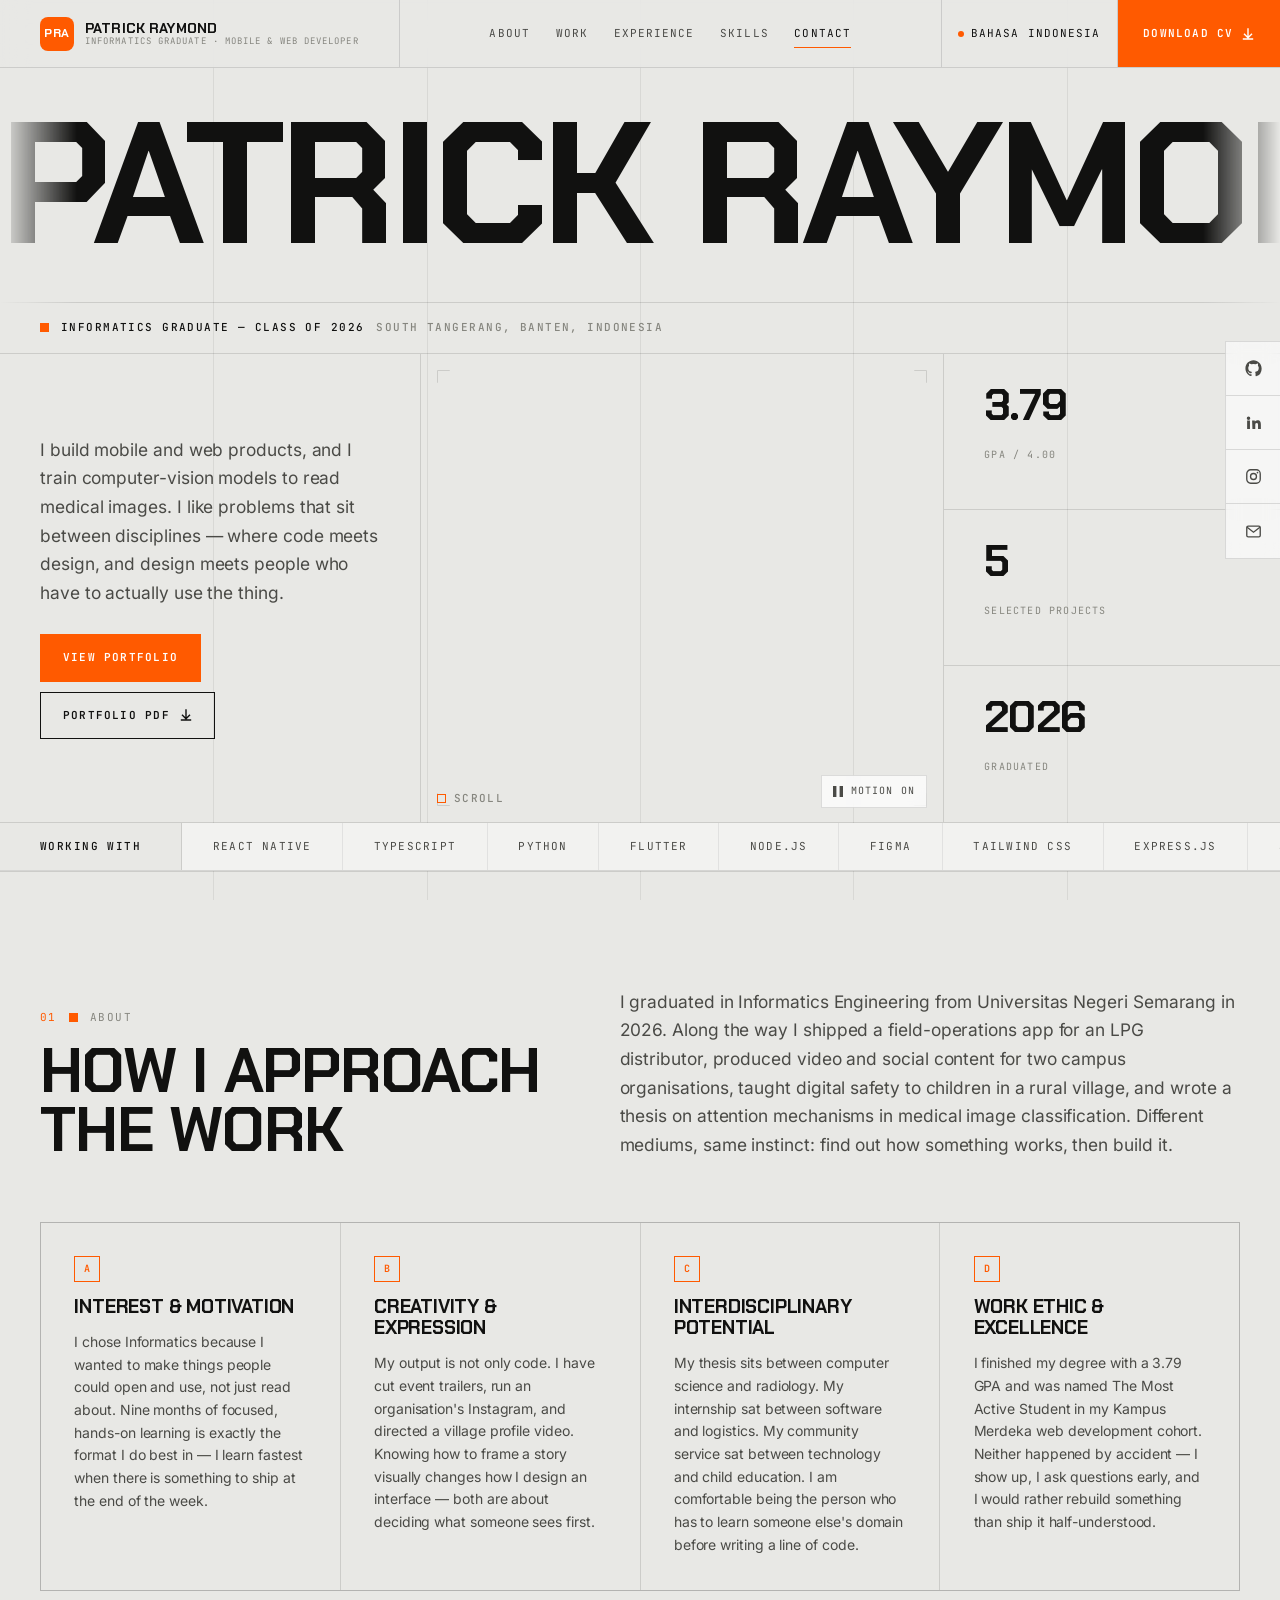
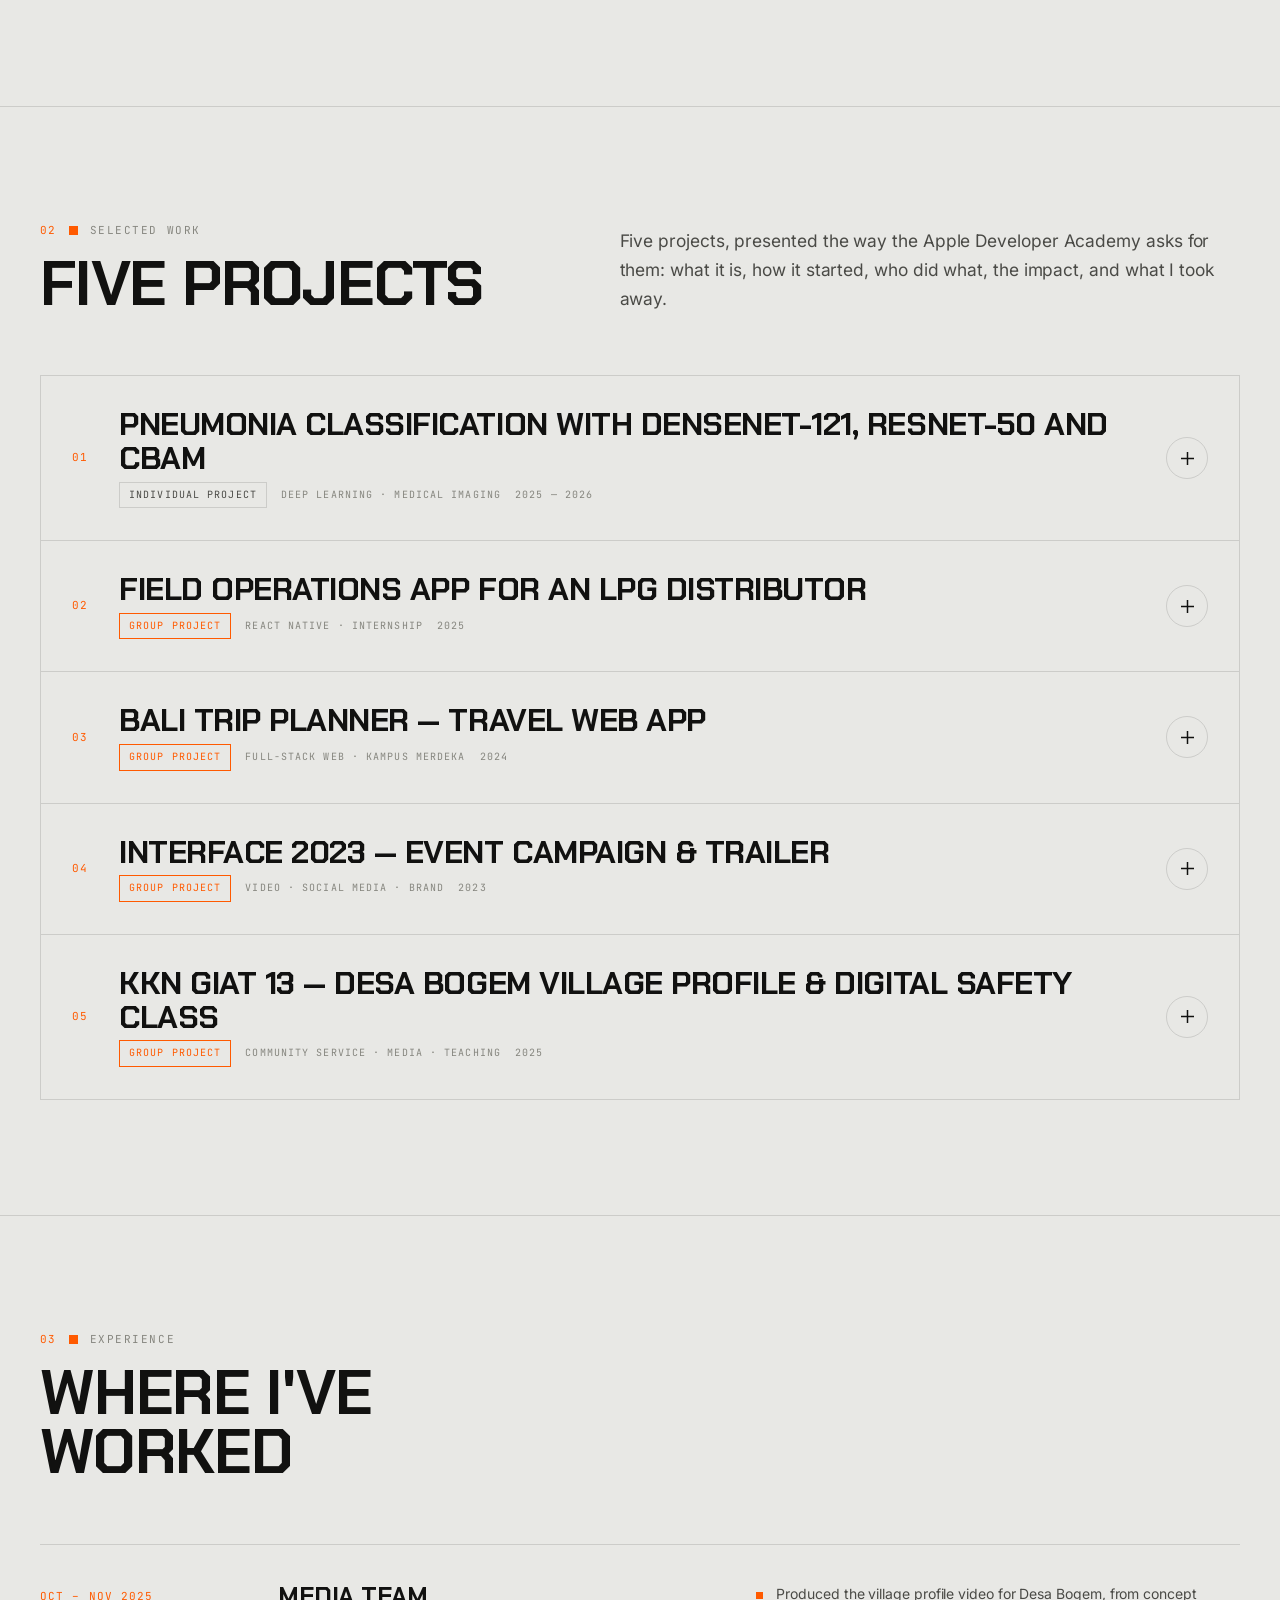
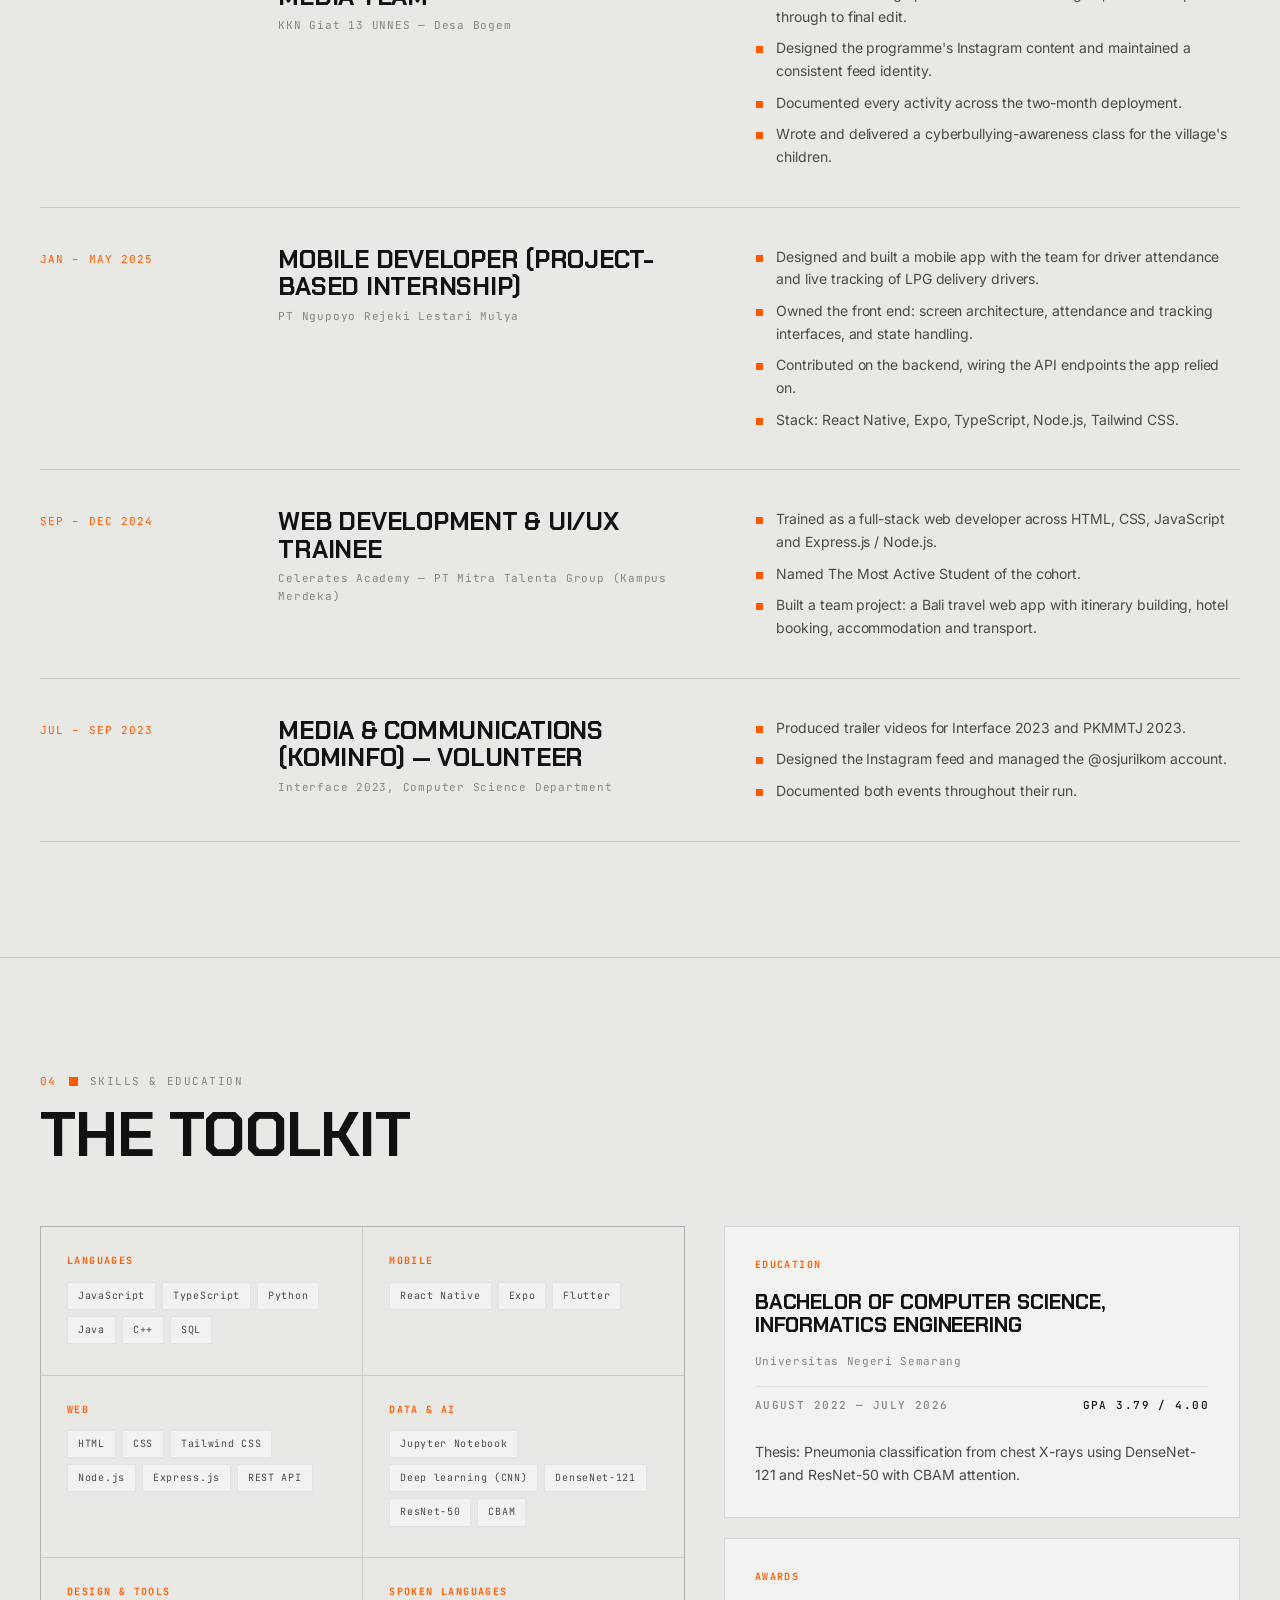
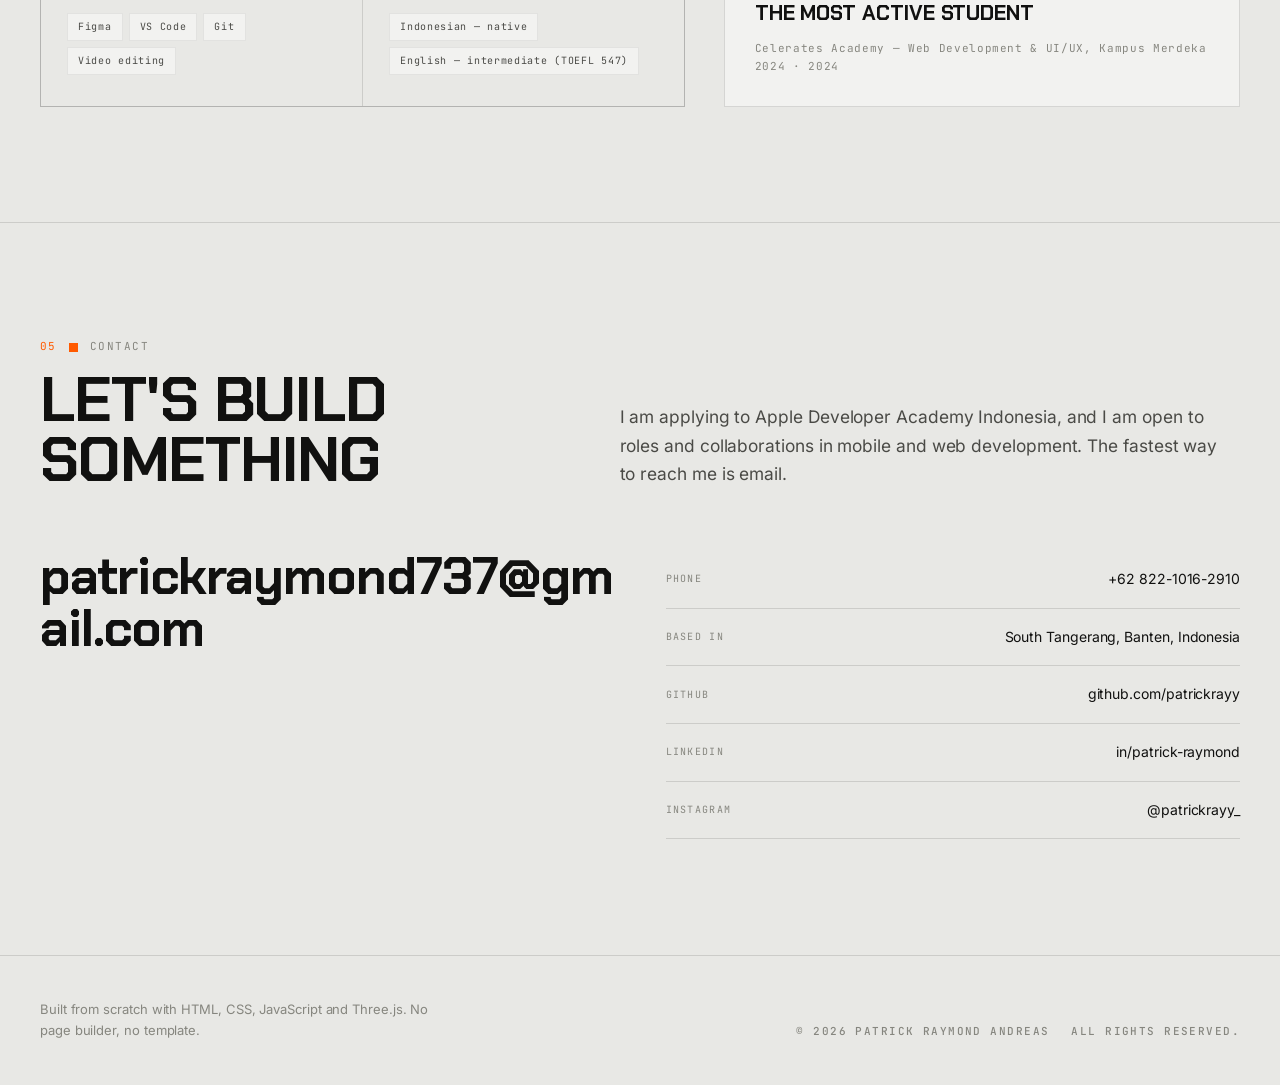
==== index.html @ 7b4afbf4 "Initial commit: portfolio & CV site" ====
<!DOCTYPE html>
<html lang="en">
<head>
<meta charset="utf-8">
<meta name="viewport" content="width=device-width, initial-scale=1">
<title>Patrick Raymond Andreas — Portfolio & CV</title>
<meta name="description" content="Portfolio and CV of Patrick Raymond Andreas — Informatics graduate from Universitas Negeri Semarang. Mobile and web developer, computer vision.">
<meta name="author" content="Patrick Raymond Andreas">
<meta name="theme-color" content="#e8e8e5">

<link rel="canonical" href="https://patrickrayy.github.io/">

<!-- Open Graph -->
<meta property="og:type" content="website">
<meta property="og:url" content="https://patrickrayy.github.io/">
<meta property="og:site_name" content="Patrick Raymond Andreas">
<meta property="og:title" content="Patrick Raymond Andreas — Portfolio & CV">
<meta property="og:description" content="Informatics graduate. Mobile and web developer, computer vision.">
<meta property="og:image" content="https://patrickrayy.github.io/assets/og-image.png">
<meta property="og:image:width" content="1200">
<meta property="og:image:height" content="630">
<meta property="og:image:alt" content="Patrick Raymond Andreas — Portfolio & CV">

<!-- Twitter -->
<meta name="twitter:card" content="summary_large_image">
<meta name="twitter:title" content="Patrick Raymond Andreas — Portfolio & CV">
<meta name="twitter:description" content="Informatics graduate. Mobile and web developer, computer vision.">
<meta name="twitter:image" content="https://patrickrayy.github.io/assets/og-image.png">

<link rel="icon" href="assets/favicon.svg" type="image/svg+xml">
<link rel="apple-touch-icon" href="assets/apple-touch-icon.png">
<link rel="preload" href="assets/fonts/chakra-petch-latin-700-normal.woff2" as="font" type="font/woff2" crossorigin>
<link rel="preload" href="assets/fonts/jetbrains-mono-latin-500-normal.woff2" as="font" type="font/woff2" crossorigin>
<link rel="stylesheet" href="css/fonts.css">
<link rel="stylesheet" href="css/style.css">

<script type="importmap">
{
  "imports": {
    "three": "./vendor/three.module.min.js",
    "three/addons/": "./vendor/jsm/"
  }
}
</script>
</head>
<body>

<script>
/* Runs before anything paints: decide whether motion is on.
   Saved choice wins; otherwise follow the operating system's Reduce Motion
   setting. Kept inline (and inside <body>) so the single-file build in
   pdf-source/build-artifact.js picks it up too. */
(function () {
  var m = null;
  try { m = localStorage.getItem("pra-motion"); } catch (e) {}
  if (m !== "on" && m !== "off") {
    m = window.matchMedia("(prefers-reduced-motion: reduce)").matches ? "off" : "on";
  }
  document.documentElement.setAttribute("data-motion", m);
})();
</script>

<div class="grid-backdrop" aria-hidden="true">
  <span></span><span></span><span></span><span></span><span></span><span></span>
</div>

<!-- ============================================================== HEADER -->
<header class="header">
  <div class="header__inner">
    <a class="brand" href="#top" aria-label="Patrick Raymond Andreas — home">
      <span class="brand__mark" id="brandMark">PRA</span>
      <span class="brand__text">
        <span class="brand__name" id="brandName">Patrick Raymond</span>
        <span class="brand__role" data-i18n="meta.role">Informatics Graduate</span>
      </span>
    </a>

    <nav class="nav" aria-label="Primary">
      <a href="#about"      data-i18n="ui.nav.about">About</a>
      <a href="#work"       data-i18n="ui.nav.work">Work</a>
      <a href="#experience" data-i18n="ui.nav.experience">Experience</a>
      <a href="#skills"     data-i18n="ui.nav.skills">Skills</a>
      <a href="#contact"    data-i18n="ui.nav.contact">Contact</a>
    </nav>

    <div class="header__actions">
      <button class="lang" id="langToggle" type="button" aria-label="Switch language">
        <span class="lang__dot"></span>
        <span class="lang__long" id="langLabel">Bahasa Indonesia</span>
        <span class="lang__short" id="langShort">ID</span>
      </button>
      <a class="btn-cta" id="cvTop" href="#" download>
        <span data-i18n="ui.cta.cv">Download CV</span>
        <svg width="12" height="12" viewBox="0 0 12 12" fill="none" aria-hidden="true">
          <path d="M6 1v8M2.5 6.2 6 9.7l3.5-3.5M1.5 11h9" stroke="currentColor" stroke-width="1.4" stroke-linecap="square"/>
        </svg>
      </a>
      <button class="burger" id="burger" type="button" aria-label="Menu" aria-expanded="false">
        <span></span><span></span><span></span>
      </button>
    </div>
  </div>
</header>

<nav class="drawer" id="drawer" aria-label="Mobile">
  <a href="#about"      data-i18n="ui.nav.about">About</a>
  <a href="#work"       data-i18n="ui.nav.work">Work</a>
  <a href="#experience" data-i18n="ui.nav.experience">Experience</a>
  <a href="#skills"     data-i18n="ui.nav.skills">Skills</a>
  <a href="#contact"    data-i18n="ui.nav.contact">Contact</a>
  <a class="btn-cta" id="cvDrawer" href="#" download><span data-i18n="ui.cta.cv">Download CV</span></a>
</nav>

<!-- ========================================================= SOCIAL RAIL -->
<aside class="rail" id="rail" aria-label="Social links"></aside>

<noscript><p class="noscript">This site uses JavaScript to render its content and 3D scene. Please enable JavaScript. / Situs ini memerlukan JavaScript.</p></noscript>

<main class="shell" id="top">

  <!-- ============================================================= HERO -->
  <section class="hero">
    <div class="hero__marquee" aria-hidden="true">
      <div class="hero__track" id="heroTrack"></div>
    </div>

    <div class="hero__kicker">
      <span class="mk"></span>
      <span class="mono" data-i18n="hero.kicker">Informatics graduate — class of 2026</span>
      <span class="mono dim" data-i18n="meta.location">South Tangerang, Banten</span>
    </div>

    <div class="hero__body">
      <div class="hero__intro">
        <p class="lede" data-i18n="hero.lead"></p>
        <div class="hero__actions">
          <a class="btn btn--primary" href="#work"><span data-i18n="ui.cta.portfolio">View Portfolio</span></a>
          <a class="btn btn--ghost" id="pfBtn" href="#" download>
            <span data-i18n="ui.cta.pdf">Portfolio PDF</span>
            <svg width="12" height="12" viewBox="0 0 12 12" fill="none" aria-hidden="true">
              <path d="M6 1v8M2.5 6.2 6 9.7l3.5-3.5M1.5 11h9" stroke="currentColor" stroke-width="1.4" stroke-linecap="square"/>
            </svg>
          </a>
        </div>
      </div>

      <div class="hero__stage">
        <canvas id="scene" aria-label="Interactive 3D object" role="img"></canvas>
        <div class="stage__frame" aria-hidden="true"><i></i><i></i><i></i><i></i></div>
        <div class="stage__hint">
          <span class="mk mk--hollow"></span>
          <span class="mono" data-i18n="ui.labels.scroll">Scroll</span>
        </div>
        <button class="stage__motion" id="motionToggle" type="button" aria-pressed="false">
          <svg class="icon-play" width="10" height="11" viewBox="0 0 10 11" fill="currentColor" aria-hidden="true">
            <path d="M0 0v11l10-5.5L0 0z"/>
          </svg>
          <svg class="icon-pause" width="10" height="11" viewBox="0 0 10 11" fill="currentColor" aria-hidden="true">
            <path d="M0 0h3.4v11H0zM6.6 0H10v11H6.6z"/>
          </svg>
          <span id="motionLabel">Motion</span>
        </button>
      </div>

      <div class="hero__stats" id="heroStats"></div>
    </div>

    <div class="ticker">
      <div class="ticker__label"><span class="mono" data-i18n="ui.labels.stack">Working with</span></div>
      <div class="ticker__viewport"><div class="ticker__track" id="tickerTrack"></div></div>
    </div>
  </section>

  <!-- ============================================================ ABOUT -->
  <section class="section" id="about">
    <div class="section__head reveal">
      <div>
        <div class="section__meta">
          <span class="section__index">01</span>
          <span class="mk"></span>
          <span class="section__kicker" data-i18n="ui.sections.about.kicker">About</span>
        </div>
        <h2 class="section-title" data-i18n="ui.sections.about.title" style="margin-top:14px"></h2>
      </div>
      <p class="lede" data-i18n="about.intro"></p>
    </div>
    <div class="about__grid reveal" id="aboutGrid"></div>
  </section>

  <!-- ============================================================= WORK -->
  <section class="section" id="work">
    <div class="section__head reveal">
      <div>
        <div class="section__meta">
          <span class="section__index">02</span>
          <span class="mk"></span>
          <span class="section__kicker" data-i18n="ui.sections.work.kicker">Selected work</span>
        </div>
        <h2 class="section-title" data-i18n="ui.sections.work.title" style="margin-top:14px"></h2>
      </div>
      <p class="lede" data-i18n="ui.sections.work.note"></p>
    </div>
    <div class="projects reveal" id="projectList"></div>
  </section>

  <!-- ======================================================= EXPERIENCE -->
  <section class="section" id="experience">
    <div class="section__head reveal">
      <div>
        <div class="section__meta">
          <span class="section__index">03</span>
          <span class="mk"></span>
          <span class="section__kicker" data-i18n="ui.sections.experience.kicker">Experience</span>
        </div>
        <h2 class="section-title" data-i18n="ui.sections.experience.title" style="margin-top:14px"></h2>
      </div>
    </div>
    <div class="timeline reveal" id="timeline"></div>
  </section>

  <!-- =========================================================== SKILLS -->
  <section class="section" id="skills">
    <div class="section__head reveal">
      <div>
        <div class="section__meta">
          <span class="section__index">04</span>
          <span class="mk"></span>
          <span class="section__kicker" data-i18n="ui.sections.skills.kicker">Skills &amp; education</span>
        </div>
        <h2 class="section-title" data-i18n="ui.sections.skills.title" style="margin-top:14px"></h2>
      </div>
    </div>
    <div class="skills__wrap reveal">
      <div class="skills__grid" id="skillsGrid"></div>
      <div id="sidePanels"></div>
    </div>
  </section>

  <!-- ========================================================== CONTACT -->
  <section class="section" id="contact">
    <div class="section__head reveal">
      <div>
        <div class="section__meta">
          <span class="section__index">05</span>
          <span class="mk"></span>
          <span class="section__kicker" data-i18n="ui.sections.contact.kicker">Contact</span>
        </div>
        <h2 class="section-title" data-i18n="ui.sections.contact.title" style="margin-top:14px"></h2>
      </div>
      <p class="lede" data-i18n="contact.lead"></p>
    </div>
    <div class="contact__grid reveal">
      <a class="contact__big" id="contactEmail" href="#"></a>
      <div class="contact__list" id="contactList"></div>
    </div>
  </section>

  <footer class="footer">
    <p class="footer__note" data-i18n="ui.footer.built"></p>
    <div class="footer__bottom">
      <span class="mono dim" id="footerName"></span>
      <span class="mono dim" id="footerYear"></span>
    </div>
  </footer>
</main>

<script src="js/content.js"></script>
<script src="js/main.js"></script>
<script type="module" src="js/scene.js"></script>
</body>
</html>
---- css/fonts.css ----
/* Self-hosted fonts (latin subset) — no external requests, no CDN dependency.
   Source: fontsource.org — Chakra Petch (OFL), JetBrains Mono (OFL), Inter (OFL). */

@font-face {
  font-family: "Chakra Petch";
  font-style: normal; font-weight: 600; font-display: swap;
  src: url("../assets/fonts/chakra-petch-latin-600-normal.woff2") format("woff2");
}
@font-face {
  font-family: "Chakra Petch";
  font-style: normal; font-weight: 700; font-display: swap;
  src: url("../assets/fonts/chakra-petch-latin-700-normal.woff2") format("woff2");
}

@font-face {
  font-family: "JetBrains Mono";
  font-style: normal; font-weight: 400; font-display: swap;
  src: url("../assets/fonts/jetbrains-mono-latin-400-normal.woff2") format("woff2");
}
@font-face {
  font-family: "JetBrains Mono";
  font-style: normal; font-weight: 500; font-display: swap;
  src: url("../assets/fonts/jetbrains-mono-latin-500-normal.woff2") format("woff2");
}
@font-face {
  font-family: "JetBrains Mono";
  font-style: normal; font-weight: 600; font-display: swap;
  src: url("../assets/fonts/jetbrains-mono-latin-600-normal.woff2") format("woff2");
}

@font-face {
  font-family: "Inter";
  font-style: normal; font-weight: 400; font-display: swap;
  src: url("../assets/fonts/inter-latin-400-normal.woff2") format("woff2");
}
@font-face {
  font-family: "Inter";
  font-style: normal; font-weight: 500; font-display: swap;
  src: url("../assets/fonts/inter-latin-500-normal.woff2") format("woff2");
}
@font-face {
  font-family: "Inter";
  font-style: normal; font-weight: 600; font-display: swap;
  src: url("../assets/fonts/inter-latin-600-normal.woff2") format("woff2");
}
---- css/style.css ----
/* ==========================================================================
   Patrick Raymond Andreas — portfolio
   Design system + layout
   ========================================================================== */

/* ------------------------------------------------------------------ RESET */
*, *::before, *::after { box-sizing: border-box; }
* { margin: 0; padding: 0; }
html { -webkit-text-size-adjust: 100%; scroll-behavior: smooth; }
img, svg, canvas { display: block; max-width: 100%; }
button, input, select, textarea { font: inherit; color: inherit; }
button { background: none; border: 0; cursor: pointer; }
a { color: inherit; text-decoration: none; }
ul, ol { list-style: none; }

/* Motion is a switch the visitor owns, not a wall.
   `data-motion` is set on <html> before first paint: it starts at "off" when
   the OS asks for reduced motion, and the control in the 3D stage flips it
   either way. Nothing here keys off the media query directly — that is what
   made the whole page look frozen for anyone with Reduce Motion enabled. */
html[data-motion="off"] { scroll-behavior: auto; }
html[data-motion="off"] *,
html[data-motion="off"] *::before,
html[data-motion="off"] *::after {
  animation-duration: .01ms !important;
  animation-iteration-count: 1 !important;
  transition-duration: .01ms !important;
}

/* ------------------------------------------------------------------ TOKENS */
:root {
  --bg:        #e8e8e5;
  --bg-2:      #f2f2f0;
  --surface:   #ffffff;
  --ink:       #111110;
  --ink-2:     #4a4a46;
  --muted:     #86867f;
  --line:      rgba(17, 17, 16, .13);
  --line-soft: rgba(17, 17, 16, .07);
  --accent:    #ff5a00;
  --accent-in: #ffffff;

  --font-display: "Chakra Petch", "Arial Narrow", system-ui, sans-serif;
  --font-mono:    "JetBrains Mono", ui-monospace, "SF Mono", Menlo, Consolas, monospace;
  --font-body:    "Inter", system-ui, -apple-system, "Segoe UI", sans-serif;

  --gutter: clamp(18px, 4vw, 40px);
  --header-h: 68px;
  --rail-w: 54px;
  --maxw: 1680px;

  --ease: cubic-bezier(.22, .61, .36, 1);
}

/* ------------------------------------------------------------------- BASE */
body {
  background: var(--bg);
  color: var(--ink);
  font-family: var(--font-body);
  font-size: 15px;
  line-height: 1.62;
  letter-spacing: -.005em;
  overflow-x: hidden;
  -webkit-font-smoothing: antialiased;
}
body.is-locked { overflow: hidden; }

::selection { background: var(--accent); color: var(--accent-in); }

:focus-visible {
  outline: 2px solid var(--accent);
  outline-offset: 3px;
}

/* ------------------------------------------------------- GRID BACKDROP */
.grid-backdrop {
  position: fixed;
  inset: 0;
  z-index: 0;
  pointer-events: none;
  display: grid;
  grid-template-columns: repeat(4, 1fr);
  max-width: var(--maxw);
  margin-inline: auto;
}
.grid-backdrop span { border-left: 1px solid var(--line-soft); }
.grid-backdrop span:first-child { border-left: 0; }
@media (min-width: 900px) {
  .grid-backdrop { grid-template-columns: repeat(6, 1fr); }
}

/* ------------------------------------------------------------ TYPOGRAPHY */
.mono {
  font-family: var(--font-mono);
  font-size: 11px;
  letter-spacing: .13em;
  text-transform: uppercase;
  font-weight: 500;
}
.display {
  font-family: var(--font-display);
  font-weight: 700;
  line-height: .84;
  letter-spacing: -.02em;
  text-transform: uppercase;
}
.section-title {
  font-family: var(--font-display);
  font-weight: 700;
  font-size: clamp(30px, 5vw, 62px);
  line-height: .96;
  letter-spacing: -.02em;
  text-transform: uppercase;
}
.lede {
  font-size: clamp(15px, 1.35vw, 18px);
  line-height: 1.66;
  color: var(--ink-2);
  max-width: 56ch;
}
.dim { color: var(--muted); }
.accent { color: var(--accent); }

/* ---------------------------------------------------------------- MARKERS */
.mk {
  width: 9px; height: 9px;
  background: var(--accent);
  flex: none;
}
.mk--hollow { background: none; border: 1px solid var(--accent); }

/* ----------------------------------------------------------------- HEADER */
.header {
  position: fixed;
  top: 0; left: 0; right: 0;
  z-index: 90;
  height: var(--header-h);
  background: rgba(232, 232, 229, .84);
  backdrop-filter: blur(14px);
  -webkit-backdrop-filter: blur(14px);
  border-bottom: 1px solid var(--line);
}
.header__inner {
  max-width: var(--maxw);
  margin-inline: auto;
  height: 100%;
  display: flex;
  align-items: stretch;
}

.brand {
  display: flex;
  align-items: center;
  gap: 11px;
  padding-inline: var(--gutter);
  border-right: 1px solid var(--line);
  flex: none;
}
.brand__mark {
  width: 34px; height: 34px;
  background: var(--accent);
  color: var(--accent-in);
  display: grid; place-items: center;
  font-family: var(--font-display);
  font-weight: 700;
  font-size: 12px;
  letter-spacing: .04em;
  border-radius: 8px;
}
.brand__text { display: grid; line-height: 1.15; }
.brand__name {
  font-family: var(--font-display);
  font-weight: 700;
  font-size: 14px;
  letter-spacing: .01em;
  text-transform: uppercase;
}
.brand__role {
  font-family: var(--font-mono);
  font-size: 9px;
  letter-spacing: .12em;
  text-transform: uppercase;
  color: var(--muted);
}

.nav {
  flex: 1;
  display: flex;
  align-items: center;
  justify-content: center;
  gap: clamp(14px, 2vw, 34px);
}
.nav a {
  font-family: var(--font-mono);
  font-size: 11px;
  letter-spacing: .1em;
  text-transform: uppercase;
  color: var(--ink-2);
  padding: 6px 0;
  position: relative;
  transition: color .25s var(--ease);
}
.nav a::after {
  content: "";
  position: absolute;
  left: 0; bottom: 0;
  width: 100%; height: 1px;
  background: var(--accent);
  transform: scaleX(0);
  transform-origin: left;
  transition: transform .35s var(--ease);
}
.nav a:hover, .nav a.is-active { color: var(--ink); }
.nav a:hover::after, .nav a.is-active::after { transform: scaleX(1); }

.header__actions {
  display: flex;
  align-items: stretch;
  flex: none;
  margin-left: auto;
  border-left: 1px solid var(--line);
}
.lang {
  display: flex;
  align-items: center;
  gap: 7px;
  padding-inline: 16px;
  font-family: var(--font-mono);
  font-size: 11px;
  letter-spacing: .1em;
  text-transform: uppercase;
  border-right: 1px solid var(--line);
  transition: background .25s var(--ease);
}
.lang:hover { background: rgba(17,17,16,.05); }
.lang__dot { width: 6px; height: 6px; border-radius: 50%; background: var(--accent); flex: none; }
.lang__short { display: none; }

.btn-cta {
  display: inline-flex;
  align-items: center;
  gap: 9px;
  padding-inline: clamp(16px, 2vw, 26px);
  background: var(--accent);
  color: var(--accent-in);
  font-family: var(--font-mono);
  font-size: 11px;
  letter-spacing: .11em;
  text-transform: uppercase;
  font-weight: 600;
  transition: background .25s var(--ease);
}
.btn-cta:hover { background: #e04e00; }
.btn-cta svg { flex: none; }

.burger {
  display: none;
  width: 56px;
  border-left: 1px solid var(--line);
  flex-direction: column;
  align-items: center;
  justify-content: center;
  gap: 5px;
}
.burger span {
  display: block;
  width: 20px; height: 1.5px;
  background: var(--ink);
  transition: transform .3s var(--ease), opacity .2s;
}
body.menu-open .burger span:nth-child(1) { transform: translateY(6.5px) rotate(45deg); }
body.menu-open .burger span:nth-child(2) { opacity: 0; }
body.menu-open .burger span:nth-child(3) { transform: translateY(-6.5px) rotate(-45deg); }

/* mobile drawer */
.drawer {
  position: fixed;
  inset: var(--header-h) 0 0 0;
  z-index: 85;
  background: var(--bg);
  border-top: 1px solid var(--line);
  padding: 28px var(--gutter);
  display: grid;
  align-content: start;
  gap: 4px;
  transform: translateY(-12px);
  opacity: 0;
  pointer-events: none;
  transition: opacity .3s var(--ease), transform .3s var(--ease);
}
body.menu-open .drawer { opacity: 1; transform: none; pointer-events: auto; }
.drawer a {
  font-family: var(--font-display);
  font-weight: 700;
  font-size: 30px;
  text-transform: uppercase;
  padding: 12px 0;
  border-bottom: 1px solid var(--line-soft);
}
.drawer .btn-cta { margin-top: 22px; justify-content: center; padding-block: 15px; }

/* ------------------------------------------------------------ SOCIAL RAIL */
.rail {
  position: fixed;
  right: 0; top: 50%;
  transform: translateY(-50%);
  z-index: 80;
  display: grid;
  border: 1px solid var(--line);
  border-right: 0;
  background: rgba(255,255,255,.6);
  backdrop-filter: blur(8px);
}
.rail a {
  width: var(--rail-w); height: var(--rail-w);
  display: grid; place-items: center;
  border-bottom: 1px solid var(--line);
  color: var(--ink-2);
  transition: background .25s var(--ease), color .25s var(--ease);
}
.rail a:last-child { border-bottom: 0; }
.rail a:hover { background: var(--accent); color: var(--accent-in); }

/* ----------------------------------------------------------------- LAYOUT */
.shell {
  position: relative;
  z-index: 1;
  max-width: var(--maxw);
  margin-inline: auto;
  padding-top: var(--header-h);
}
.section {
  border-top: 1px solid var(--line);
  padding: clamp(56px, 9vw, 120px) var(--gutter);
}
.section__head {
  display: grid;
  grid-template-columns: 1fr;
  gap: 18px;
  margin-bottom: clamp(34px, 5vw, 62px);
}
.section__meta {
  display: flex;
  align-items: center;
  gap: 12px;
}
.section__index {
  font-family: var(--font-mono);
  font-size: 11px;
  letter-spacing: .12em;
  color: var(--accent);
}
.section__kicker {
  font-family: var(--font-mono);
  font-size: 11px;
  letter-spacing: .14em;
  text-transform: uppercase;
  color: var(--muted);
}
@media (min-width: 900px) {
  .section__head {
    grid-template-columns: minmax(0, 1fr) minmax(0, 1.15fr);
    align-items: end;
    gap: 40px;
  }
  .section__head .lede { grid-column: 2; }
}

/* ------------------------------------------------------------------- HERO */
.hero {
  position: relative;
  padding-bottom: 0;
  border-top: 0;
}
.hero__marquee {
  overflow: hidden;
  border-bottom: 1px solid var(--line);
  padding-block: clamp(22px, 4vw, 46px);
  -webkit-mask-image: linear-gradient(90deg, transparent, #000 6%, #000 94%, transparent);
          mask-image: linear-gradient(90deg, transparent, #000 6%, #000 94%, transparent);
}
.hero__track {
  display: flex;
  width: max-content;
  gap: clamp(30px, 5vw, 80px);
  animation: slide 34s linear infinite;
}
.hero:hover .hero__track { animation-play-state: paused; }
.hero__track span {
  font-family: var(--font-display);
  font-weight: 700;
  font-size: clamp(58px, 13.5vw, 210px);
  line-height: .82;
  letter-spacing: -.03em;
  text-transform: uppercase;
  white-space: nowrap;
  display: flex;
  align-items: center;
  gap: clamp(30px, 5vw, 80px);
}
.hero__track i {
  font-style: normal;
  color: var(--accent);
  font-size: .34em;
}
@keyframes slide { to { transform: translateX(-50%); } }

.hero__kicker {
  padding: 16px var(--gutter);
  border-bottom: 1px solid var(--line);
  display: flex;
  align-items: center;
  gap: 12px;
  flex-wrap: wrap;
}

.hero__body {
  display: grid;
  gap: 0;
  border-bottom: 1px solid var(--line);
}
@media (min-width: 980px) {
  .hero__body { grid-template-columns: minmax(0, 1fr) minmax(0, 1.25fr) minmax(0, .8fr); }
}

.hero__intro {
  padding: clamp(30px, 4vw, 52px) var(--gutter);
  display: grid;
  align-content: center;
  gap: 26px;
}
.hero__actions { display: flex; flex-wrap: wrap; gap: 10px; }

.btn {
  display: inline-flex;
  align-items: center;
  gap: 10px;
  padding: 14px 22px;
  font-family: var(--font-mono);
  font-size: 11px;
  letter-spacing: .11em;
  text-transform: uppercase;
  font-weight: 600;
  border: 1px solid var(--ink);
  transition: background .25s var(--ease), color .25s var(--ease), border-color .25s var(--ease), transform .25s var(--ease);
}
.btn:hover { transform: translateY(-2px); }
.btn--primary { background: var(--accent); border-color: var(--accent); color: var(--accent-in); }
.btn--primary:hover { background: #e04e00; border-color: #e04e00; }
.btn--ghost:hover { background: var(--ink); color: var(--bg); }

/* 3D stage */
.hero__stage {
  position: relative;
  min-height: clamp(320px, 52vh, 560px);
  border-block: 1px solid var(--line);
}
@media (min-width: 980px) {
  .hero__stage { border-block: 0; border-inline: 1px solid var(--line); }
}
#scene {
  position: absolute;
  inset: 0;
  width: 100%;
  height: 100%;
}
.stage__hint {
  position: absolute;
  left: 16px; bottom: 14px;
  z-index: 2;
  display: flex;
  align-items: center;
  gap: 8px;
  color: var(--muted);
  pointer-events: none;
}

/* motion switch, parked in the corner of the stage it controls */
.stage__motion {
  position: absolute;
  right: 16px; bottom: 14px;
  z-index: 3;
  display: inline-flex;
  align-items: center;
  gap: 8px;
  padding: 7px 11px;
  border: 1px solid var(--line);
  background: rgba(255, 255, 255, .72);
  backdrop-filter: blur(6px);
  -webkit-backdrop-filter: blur(6px);
  font-family: var(--font-mono);
  font-size: 10px;
  letter-spacing: .11em;
  text-transform: uppercase;
  color: var(--ink-2);
  transition: background .25s var(--ease), color .25s var(--ease), border-color .25s var(--ease);
}
.stage__motion:hover { background: var(--ink); border-color: var(--ink); color: var(--bg); }
.stage__motion svg { flex: none; }
.stage__motion .icon-pause { display: none; }
html[data-motion="on"] .stage__motion .icon-pause { display: block; }
html[data-motion="on"] .stage__motion .icon-play  { display: none; }

/* when motion is off the control is the one thing that should catch the eye */
html[data-motion="off"] .stage__motion {
  border-color: var(--accent);
  color: var(--accent);
}
html[data-motion="off"] .stage__motion:hover {
  background: var(--accent);
  border-color: var(--accent);
  color: var(--accent-in);
}
.stage__frame {
  position: absolute;
  inset: 16px;
  pointer-events: none;
  z-index: 2;
}
.stage__frame i {
  position: absolute;
  width: 13px; height: 13px;
  border: 1px solid var(--line);
  border-radius: 1px;
}
.stage__frame i:nth-child(1) { top: 0; left: 0; border-right: 0; border-bottom: 0; }
.stage__frame i:nth-child(2) { top: 0; right: 0; border-left: 0; border-bottom: 0; }
.stage__frame i:nth-child(3) { bottom: 0; left: 0; border-right: 0; border-top: 0; }
.stage__frame i:nth-child(4) { bottom: 0; right: 0; border-left: 0; border-top: 0; }

/* stats */
.hero__stats { display: grid; }
.stat {
  padding: clamp(20px, 2.6vw, 30px) var(--gutter);
  border-bottom: 1px solid var(--line);
  display: grid;
  gap: 4px;
}
.hero__stats .stat:last-child { border-bottom: 0; }
.stat__value {
  font-family: var(--font-display);
  font-weight: 700;
  font-size: clamp(32px, 3.4vw, 46px);
  line-height: 1;
  letter-spacing: -.02em;
}
.stat__label {
  font-family: var(--font-mono);
  font-size: 10px;
  letter-spacing: .12em;
  text-transform: uppercase;
  color: var(--muted);
}

/* ticker */
.ticker {
  overflow: hidden;
  background: var(--bg-2);
  border-bottom: 1px solid var(--line);
  display: flex;
  align-items: stretch;
}
.ticker__label {
  flex: none;
  display: flex;
  align-items: center;
  padding-inline: var(--gutter);
  border-right: 1px solid var(--line);
  background: var(--bg);
  white-space: nowrap;
}
.ticker__viewport { overflow: hidden; flex: 1; display: flex; align-items: center; }
.ticker__track {
  display: flex;
  width: max-content;
  animation: slide 26s linear infinite;
}
.ticker__track span {
  padding: 15px clamp(18px, 2.4vw, 34px);
  font-family: var(--font-mono);
  font-size: 11px;
  letter-spacing: .11em;
  text-transform: uppercase;
  color: var(--ink-2);
  border-right: 1px solid var(--line-soft);
  white-space: nowrap;
}

/* ------------------------------------------------------------------ ABOUT */
.about__grid {
  display: grid;
  gap: 1px;
  background: var(--line);
  border: 1px solid var(--line);
}
@media (min-width: 720px)  { .about__grid { grid-template-columns: repeat(2, 1fr); } }
@media (min-width: 1200px) { .about__grid { grid-template-columns: repeat(4, 1fr); } }
.card {
  background: var(--bg);
  padding: clamp(22px, 2.6vw, 34px);
  display: grid;
  gap: 14px;
  align-content: start;
  transition: background .3s var(--ease);
}
.card:hover { background: var(--surface); }
.card__num {
  width: 26px; height: 26px;
  display: grid; place-items: center;
  border: 1px solid var(--accent);
  color: var(--accent);
  font-family: var(--font-mono);
  font-size: 10px;
  font-weight: 600;
}
.card__title {
  font-family: var(--font-display);
  font-weight: 700;
  font-size: 19px;
  text-transform: uppercase;
  letter-spacing: -.01em;
  line-height: 1.12;
}
.card__body { font-size: 14px; color: var(--ink-2); line-height: 1.62; }

/* --------------------------------------------------------------- PROJECTS */
.projects { border: 1px solid var(--line); border-bottom: 0; }
.project { border-bottom: 1px solid var(--line); background: var(--bg); }
.project__head {
  width: 100%;
  display: grid;
  grid-template-columns: auto 1fr auto;
  align-items: center;
  gap: clamp(14px, 2.4vw, 32px);
  padding: clamp(20px, 2.6vw, 32px) clamp(16px, 2.4vw, 34px);
  text-align: left;
  transition: background .3s var(--ease);
}
.project__head:hover { background: var(--surface); }
.project__index {
  font-family: var(--font-mono);
  font-size: 11px;
  letter-spacing: .12em;
  color: var(--accent);
  flex: none;
}
.project__titles { display: grid; gap: 6px; min-width: 0; }
.project__title {
  font-family: var(--font-display);
  font-weight: 700;
  font-size: clamp(19px, 2.5vw, 34px);
  line-height: 1.06;
  text-transform: uppercase;
  letter-spacing: -.015em;
}
.project__sub {
  display: flex;
  flex-wrap: wrap;
  align-items: center;
  gap: 8px 14px;
}
.project__toggle {
  width: 42px; height: 42px;
  flex: none;
  border: 1px solid var(--line);
  display: grid; place-items: center;
  border-radius: 50%;
  transition: background .3s var(--ease), color .3s var(--ease), border-color .3s var(--ease), transform .4s var(--ease);
}
.project__head:hover .project__toggle { background: var(--accent); border-color: var(--accent); color: var(--accent-in); }
.project.is-open .project__toggle { transform: rotate(45deg); background: var(--ink); border-color: var(--ink); color: var(--bg); }

.tag {
  font-family: var(--font-mono);
  font-size: 10px;
  letter-spacing: .11em;
  text-transform: uppercase;
  color: var(--muted);
}
.tag--pill {
  padding: 4px 9px;
  border: 1px solid var(--line);
  color: var(--ink-2);
}
.tag--group { border-color: var(--accent); color: var(--accent); }

.project__panel {
  display: grid;
  grid-template-rows: 0fr;
  transition: grid-template-rows .45s var(--ease);
}
.project.is-open .project__panel { grid-template-rows: 1fr; }
.project__panel > div { overflow: hidden; }
.project__content {
  display: grid;
  gap: clamp(22px, 3vw, 38px);
  padding: 6px clamp(16px, 2.4vw, 34px) clamp(30px, 3.4vw, 46px);
  border-top: 1px solid var(--line-soft);
  margin-top: 2px;
}
@media (min-width: 1000px) {
  .project__content { grid-template-columns: minmax(0, 1.35fr) minmax(0, 1fr); align-items: start; }
}
.field { display: grid; gap: 7px; padding-block: 14px; border-bottom: 1px solid var(--line-soft); }
.field:last-child { border-bottom: 0; }
.field__label {
  font-family: var(--font-mono);
  font-size: 10px;
  letter-spacing: .13em;
  text-transform: uppercase;
  color: var(--accent);
}
.field__value { font-size: 14.5px; color: var(--ink-2); }
.field__value strong { color: var(--ink); font-weight: 600; }

.chips { display: flex; flex-wrap: wrap; gap: 6px; }
.chip {
  padding: 5px 10px;
  background: var(--bg-2);
  border: 1px solid var(--line-soft);
  font-family: var(--font-mono);
  font-size: 10px;
  letter-spacing: .07em;
  color: var(--ink-2);
}

.media { display: grid; gap: 10px; }
.media__grid { display: grid; gap: 10px; grid-template-columns: repeat(2, 1fr); }
.media__grid figure { display: grid; gap: 6px; }
.media__grid img {
  width: 100%;
  aspect-ratio: 4 / 3;
  object-fit: cover;
  border: 1px solid var(--line);
  background: var(--bg-2);
}
.media__grid figcaption { font-family: var(--font-mono); font-size: 10px; color: var(--muted); }
.placeholder {
  border: 1px dashed rgba(17,17,16,.28);
  background: repeating-linear-gradient(-45deg, transparent, transparent 9px, rgba(17,17,16,.035) 9px, rgba(17,17,16,.035) 18px);
  display: grid;
  place-items: center;
  gap: 8px;
  padding: 26px 18px;
  text-align: center;
  min-height: 130px;
}
.placeholder .mono { color: var(--muted); font-size: 10px; line-height: 1.7; max-width: 30ch; }
.placeholder--link { min-height: 0; padding: 16px; }

.linklist { display: grid; gap: 6px; }
.linklist a {
  display: flex;
  align-items: center;
  justify-content: space-between;
  gap: 12px;
  padding: 12px 14px;
  border: 1px solid var(--line);
  font-family: var(--font-mono);
  font-size: 11px;
  letter-spacing: .08em;
  text-transform: uppercase;
  transition: background .25s var(--ease), color .25s var(--ease);
}
.linklist a:hover { background: var(--ink); color: var(--bg); }

/* ------------------------------------------------------------- EXPERIENCE */
.timeline { border-top: 1px solid var(--line); }
.job {
  display: grid;
  gap: 14px;
  padding: clamp(24px, 3vw, 38px) 0;
  border-bottom: 1px solid var(--line);
}
@media (min-width: 900px) {
  .job { grid-template-columns: 200px minmax(0, 1fr) minmax(0, 1.1fr); gap: clamp(20px, 3vw, 48px); align-items: start; }
}
.job__period { font-family: var(--font-mono); font-size: 11px; letter-spacing: .1em; text-transform: uppercase; color: var(--accent); padding-top: 5px; }
.job__role { font-family: var(--font-display); font-weight: 700; font-size: clamp(18px, 2vw, 25px); text-transform: uppercase; line-height: 1.1; letter-spacing: -.01em; }
.job__org { font-family: var(--font-mono); font-size: 11px; letter-spacing: .07em; color: var(--muted); margin-top: 7px; }
.job__points { display: grid; gap: 9px; }
.job__points li { position: relative; padding-left: 20px; font-size: 14px; color: var(--ink-2); }
.job__points li::before {
  content: "";
  position: absolute;
  left: 0; top: 9px;
  width: 7px; height: 7px;
  background: var(--accent);
}

/* ----------------------------------------------------------------- SKILLS */
.skills__wrap { display: grid; gap: clamp(22px, 3vw, 40px); }
@media (min-width: 1000px) { .skills__wrap { grid-template-columns: minmax(0, 1.25fr) minmax(0, 1fr); } }
.skills__grid { display: grid; gap: 1px; background: var(--line); border: 1px solid var(--line); }
@media (min-width: 620px) { .skills__grid { grid-template-columns: repeat(2, 1fr); } }
.skillgroup { background: var(--bg); padding: clamp(18px, 2.2vw, 26px); display: grid; gap: 12px; align-content: start; }
.skillgroup h3 {
  font-family: var(--font-mono);
  font-size: 10px;
  letter-spacing: .14em;
  text-transform: uppercase;
  color: var(--accent);
  font-weight: 600;
}

.panel { border: 1px solid var(--line); padding: clamp(20px, 2.4vw, 30px); display: grid; gap: 16px; align-content: start; background: var(--bg-2); }
.panel + .panel { margin-top: 20px; }
.panel h3 {
  font-family: var(--font-mono);
  font-size: 10px;
  letter-spacing: .14em;
  text-transform: uppercase;
  color: var(--accent);
  font-weight: 600;
}
.panel__title { font-family: var(--font-display); font-weight: 700; font-size: 21px; text-transform: uppercase; line-height: 1.12; }
.panel__meta { font-family: var(--font-mono); font-size: 11px; color: var(--muted); letter-spacing: .06em; }
.panel__row { display: flex; align-items: baseline; justify-content: space-between; gap: 14px; padding-block: 10px; border-top: 1px solid var(--line-soft); }

/* ---------------------------------------------------------------- CONTACT */
.contact__grid { display: grid; gap: clamp(26px, 4vw, 54px); }
@media (min-width: 900px) { .contact__grid { grid-template-columns: minmax(0, 1fr) minmax(0, 1fr); } }
.contact__big {
  font-family: var(--font-display);
  font-weight: 700;
  font-size: clamp(26px, 4vw, 52px);
  line-height: 1.02;
  letter-spacing: -.02em;
  word-break: break-word;
  text-transform: none;
}
.contact__big:hover { color: var(--accent); }
.contact__list { display: grid; }
.contact__list a, .contact__list div {
  display: flex;
  align-items: center;
  justify-content: space-between;
  gap: 16px;
  padding: 17px 0;
  border-bottom: 1px solid var(--line);
  transition: padding-left .3s var(--ease), color .25s var(--ease);
}
.contact__list a:hover { padding-left: 10px; color: var(--accent); }
.contact__list span:first-child { font-family: var(--font-mono); font-size: 10px; letter-spacing: .13em; text-transform: uppercase; color: var(--muted); }
.contact__list span:last-child { font-size: 14px; text-align: right; word-break: break-word; }

/* ----------------------------------------------------------------- FOOTER */
.footer {
  border-top: 1px solid var(--line);
  padding: clamp(28px, 3.4vw, 46px) var(--gutter);
  display: grid;
  gap: 16px;
}
@media (min-width: 800px) { .footer { grid-template-columns: minmax(0, 1.4fr) minmax(0, 1fr); align-items: end; } }
.footer__note { font-size: 13px; color: var(--muted); max-width: 52ch; }
.footer__bottom { display: flex; flex-wrap: wrap; gap: 10px 22px; justify-content: flex-end; }

/* --------------------------------------------------------------- REVEALS */
.reveal { opacity: 0; transform: translateY(22px); transition: opacity .8s var(--ease), transform .8s var(--ease); }
.reveal.is-in { opacity: 1; transform: none; }
html[data-motion="off"] .reveal { opacity: 1; transform: none; }

/* ------------------------------------------------------------ RESPONSIVE */
@media (max-width: 1180px) { .rail { display: none; } }
@media (max-width: 1024px) {
  .nav { display: none; }
  .burger { display: flex; }
  .header__actions .btn-cta { display: none; }
}
@media (max-width: 720px) {
  .lang__long { display: none; }
  .lang__short { display: inline; }
  .lang { padding-inline: 13px; }
  .brand { padding-inline: 16px; gap: 9px; }
  .brand__name { font-size: 12.5px; }
}
@media (max-width: 620px) {
  :root { --header-h: 60px; }
  .brand__role { display: none; }
  .hero__body { grid-template-columns: 1fr; }
  .media__grid { grid-template-columns: 1fr; }
  .ticker__label { display: none; }
}

/* -------------------------------------------------------------- NO-SCRIPT */
.noscript {
  background: var(--accent);
  color: var(--accent-in);
  padding: 14px var(--gutter);
  font-family: var(--font-mono);
  font-size: 11px;
  letter-spacing: .08em;
  text-align: center;
}
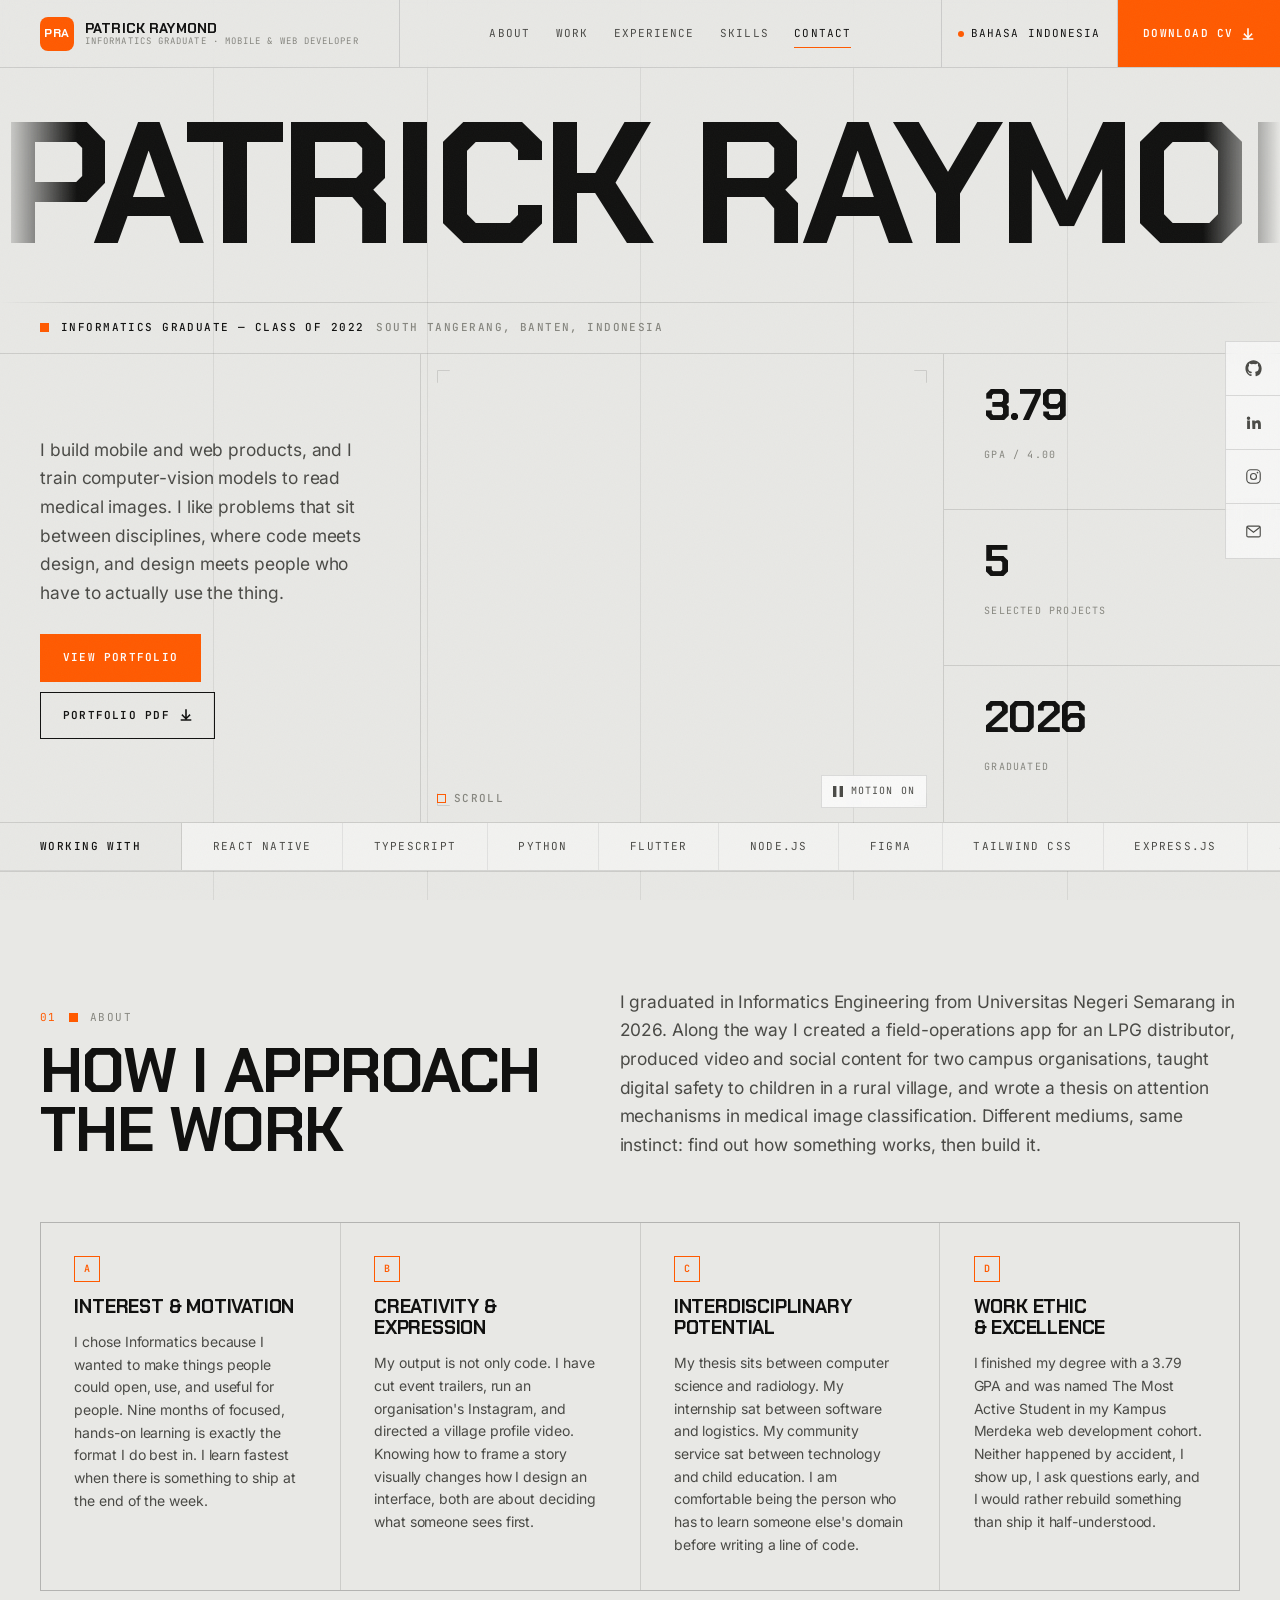
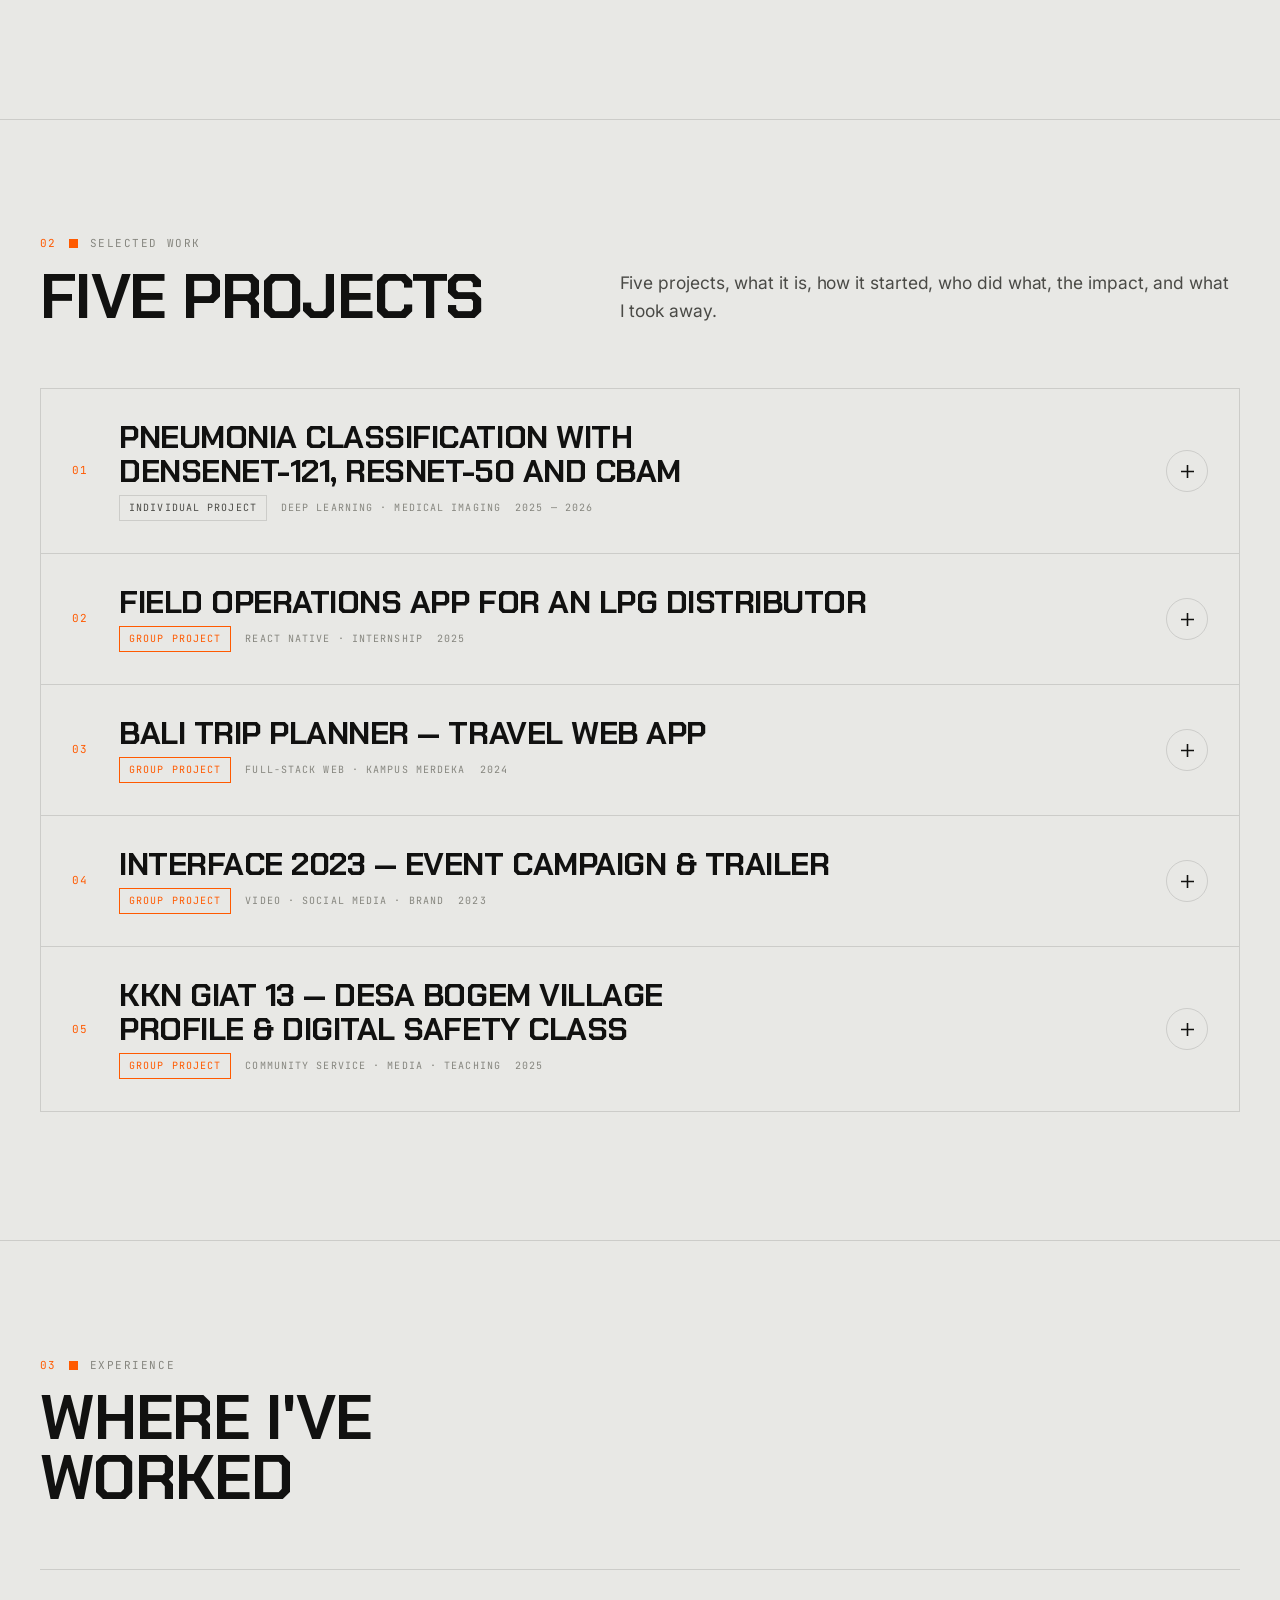
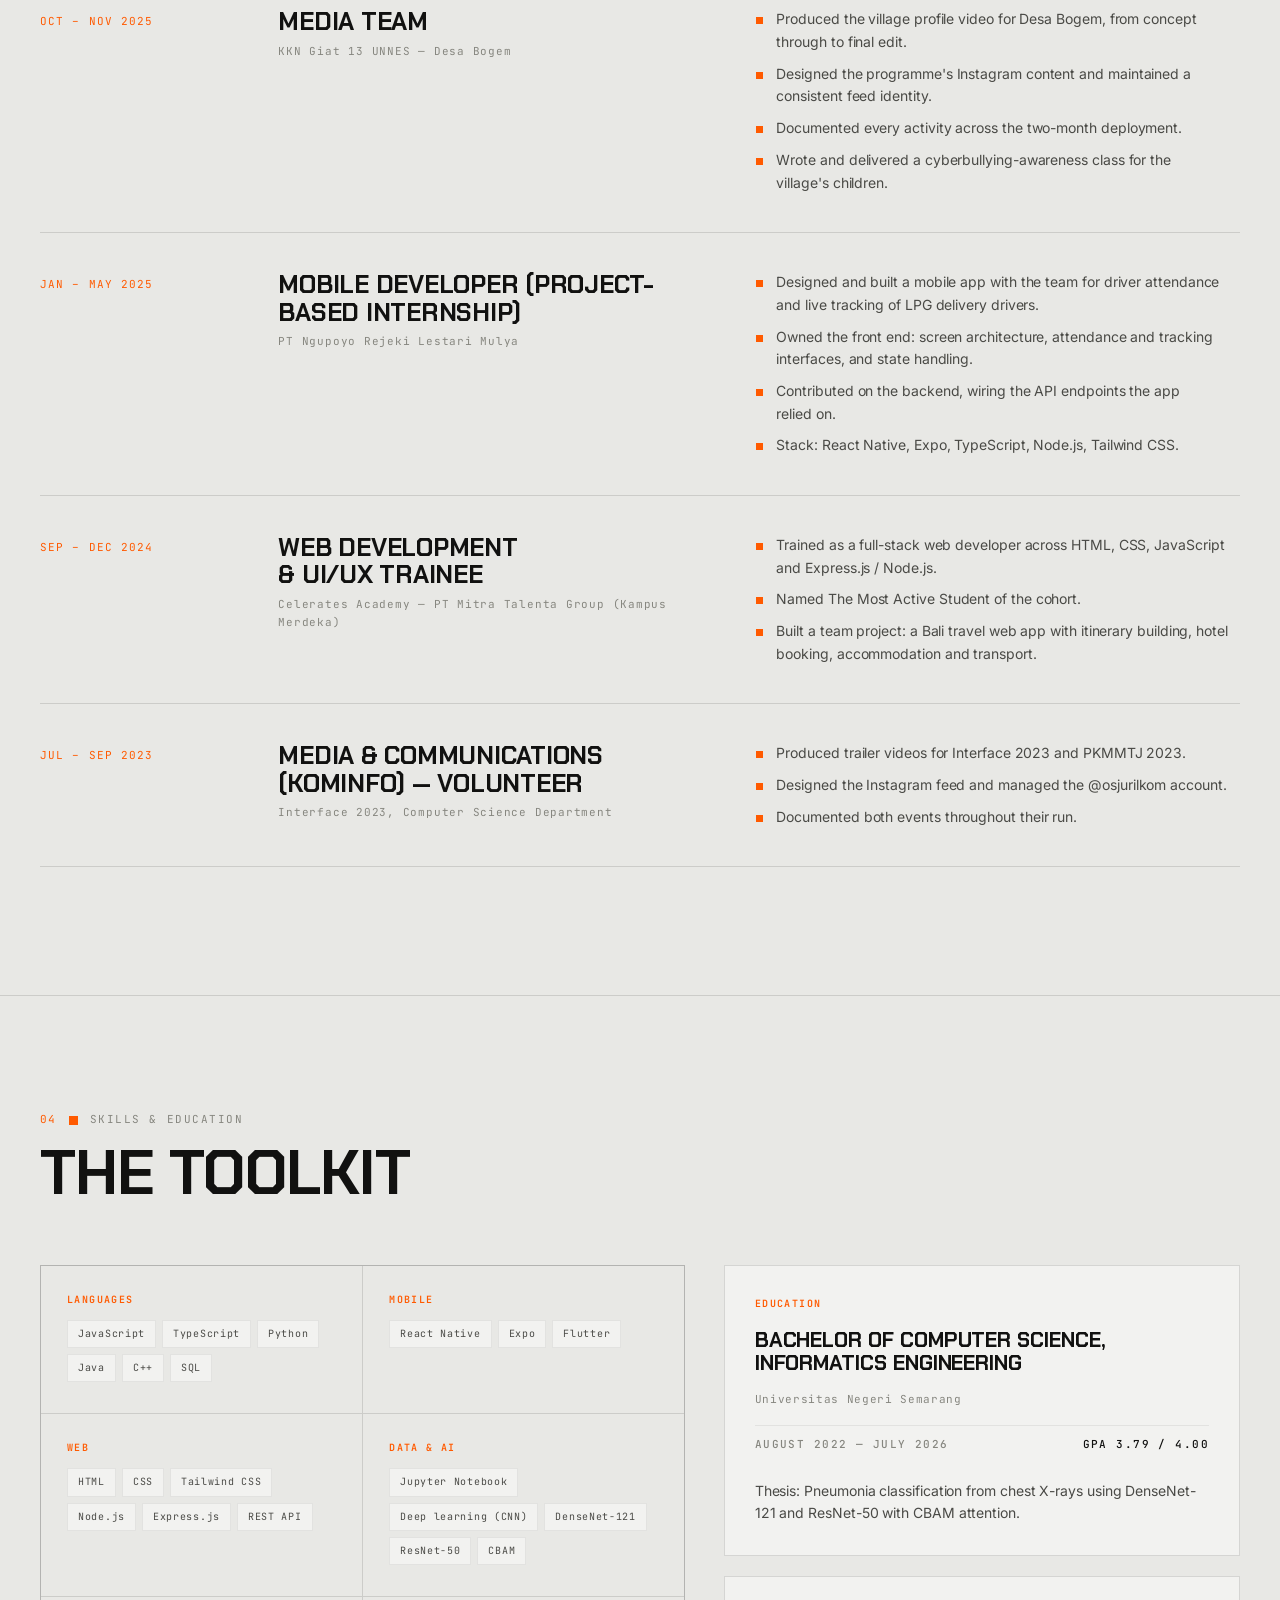
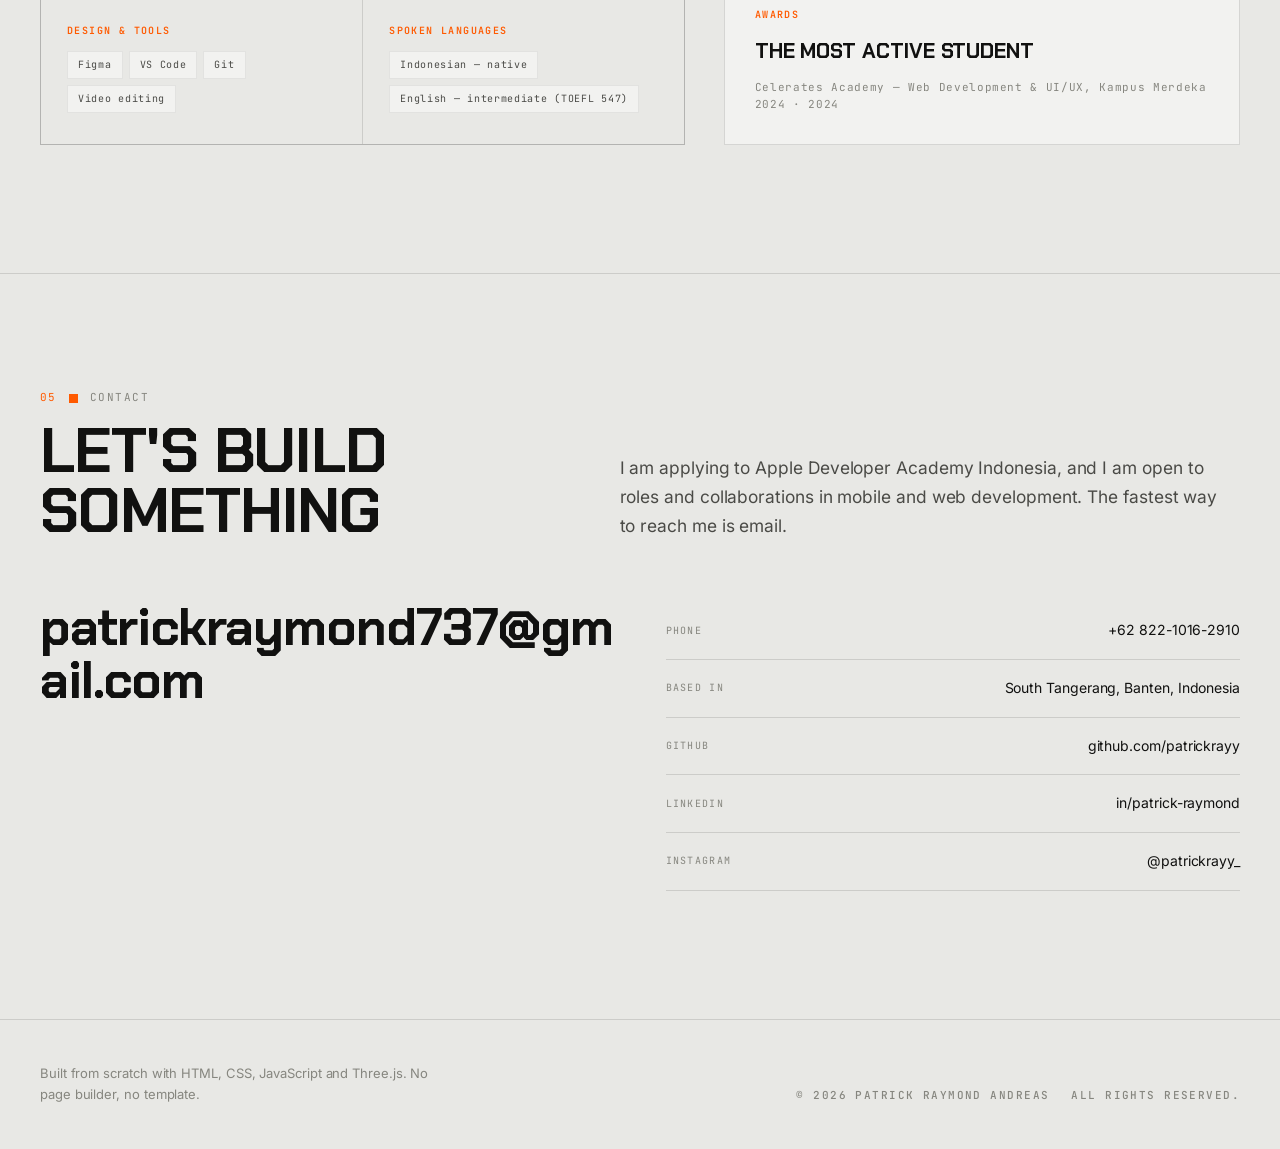
==== commit b3789036: "changes" ====
--- a/index.html
+++ b/index.html
@@ -60,9 +60,12 @@
 })();
 </script>
 
+<a class="skip-link" href="#top">Skip to content</a>
+
 <div class="grid-backdrop" aria-hidden="true">
   <span></span><span></span><span></span><span></span><span></span><span></span>
 </div>
+<div class="grain" aria-hidden="true"></div>
 
 <!-- ============================================================== HEADER -->
 <header class="header">
@@ -92,7 +95,7 @@
       <a class="btn-cta" id="cvTop" href="#" download>
         <span data-i18n="ui.cta.cv">Download CV</span>
         <svg width="12" height="12" viewBox="0 0 12 12" fill="none" aria-hidden="true">
-          <path d="M6 1v8M2.5 6.2 6 9.7l3.5-3.5M1.5 11h9" stroke="currentColor" stroke-width="1.4" stroke-linecap="square"/>
+          <path d="M6 1v8M2.5 6.2 6 9.7l3.5-3.5M1.5 11h9" stroke="currentColor" stroke-width="1.6" stroke-linecap="square"/>
         </svg>
       </a>
       <button class="burger" id="burger" type="button" aria-label="Menu" aria-expanded="false">
@@ -116,7 +119,7 @@
 
 <noscript><p class="noscript">This site uses JavaScript to render its content and 3D scene. Please enable JavaScript. / Situs ini memerlukan JavaScript.</p></noscript>
 
-<main class="shell" id="top">
+<main class="shell" id="top" tabindex="-1">
 
   <!-- ============================================================= HERO -->
   <section class="hero">
@@ -138,7 +141,7 @@
           <a class="btn btn--ghost" id="pfBtn" href="#" download>
             <span data-i18n="ui.cta.pdf">Portfolio PDF</span>
             <svg width="12" height="12" viewBox="0 0 12 12" fill="none" aria-hidden="true">
-              <path d="M6 1v8M2.5 6.2 6 9.7l3.5-3.5M1.5 11h9" stroke="currentColor" stroke-width="1.4" stroke-linecap="square"/>
+              <path d="M6 1v8M2.5 6.2 6 9.7l3.5-3.5M1.5 11h9" stroke="currentColor" stroke-width="1.6" stroke-linecap="square"/>
             </svg>
           </a>
         </div>
@@ -180,7 +183,7 @@
           <span class="mk"></span>
           <span class="section__kicker" data-i18n="ui.sections.about.kicker">About</span>
         </div>
-        <h2 class="section-title" data-i18n="ui.sections.about.title" style="margin-top:14px"></h2>
+        <h2 class="section-title" data-i18n="ui.sections.about.title"></h2>
       </div>
       <p class="lede" data-i18n="about.intro"></p>
     </div>
@@ -196,7 +199,7 @@
           <span class="mk"></span>
           <span class="section__kicker" data-i18n="ui.sections.work.kicker">Selected work</span>
         </div>
-        <h2 class="section-title" data-i18n="ui.sections.work.title" style="margin-top:14px"></h2>
+        <h2 class="section-title" data-i18n="ui.sections.work.title"></h2>
       </div>
       <p class="lede" data-i18n="ui.sections.work.note"></p>
     </div>
@@ -212,7 +215,7 @@
           <span class="mk"></span>
           <span class="section__kicker" data-i18n="ui.sections.experience.kicker">Experience</span>
         </div>
-        <h2 class="section-title" data-i18n="ui.sections.experience.title" style="margin-top:14px"></h2>
+        <h2 class="section-title" data-i18n="ui.sections.experience.title"></h2>
       </div>
     </div>
     <div class="timeline reveal" id="timeline"></div>
@@ -227,7 +230,7 @@
           <span class="mk"></span>
           <span class="section__kicker" data-i18n="ui.sections.skills.kicker">Skills &amp; education</span>
         </div>
-        <h2 class="section-title" data-i18n="ui.sections.skills.title" style="margin-top:14px"></h2>
+        <h2 class="section-title" data-i18n="ui.sections.skills.title"></h2>
       </div>
     </div>
     <div class="skills__wrap reveal">
@@ -245,7 +248,7 @@
           <span class="mk"></span>
           <span class="section__kicker" data-i18n="ui.sections.contact.kicker">Contact</span>
         </div>
-        <h2 class="section-title" data-i18n="ui.sections.contact.title" style="margin-top:14px"></h2>
+        <h2 class="section-title" data-i18n="ui.sections.contact.title"></h2>
       </div>
       <p class="lede" data-i18n="contact.lead"></p>
     </div>
--- a/css/style.css
+++ b/css/style.css
@@ -72,6 +72,33 @@
   outline-offset: 3px;
 }
 
+/* -------------------------------------------------------------- SKIP LINK */
+.skip-link {
+  position: absolute;
+  left: 12px;
+  top: -60px;
+  z-index: 100;
+  background: var(--ink);
+  color: var(--bg);
+  padding: 10px 16px;
+  font-family: var(--font-mono);
+  font-size: 11px;
+  letter-spacing: .1em;
+  text-transform: uppercase;
+  transition: top .2s var(--ease);
+}
+.skip-link:focus { top: 12px; }
+
+/* ------------------------------------------------------------------ GRAIN */
+.grain {
+  position: fixed;
+  inset: 0;
+  z-index: 95;
+  pointer-events: none;
+  opacity: .035;
+  background-image: url("data:image/svg+xml,%3Csvg xmlns='http://www.w3.org/2000/svg' width='120' height='120'%3E%3Cfilter id='n'%3E%3CfeTurbulence type='fractalNoise' baseFrequency='0.85' numOctaves='2' stitchTiles='stitch'/%3E%3C/filter%3E%3Crect width='100%25' height='100%25' filter='url(%23n)'/%3E%3C/svg%3E");
+}
+
 /* ------------------------------------------------------- GRID BACKDROP */
 .grid-backdrop {
   position: fixed;
@@ -111,12 +138,15 @@
   line-height: .96;
   letter-spacing: -.02em;
   text-transform: uppercase;
+  margin-top: 14px;
+  text-wrap: balance;
 }
 .lede {
   font-size: clamp(15px, 1.35vw, 18px);
   line-height: 1.66;
   color: var(--ink-2);
   max-width: 56ch;
+  text-wrap: pretty;
 }
 .dim { color: var(--muted); }
 .accent { color: var(--accent); }
@@ -230,9 +260,10 @@
   letter-spacing: .1em;
   text-transform: uppercase;
   border-right: 1px solid var(--line);
-  transition: background .25s var(--ease);
+  transition: background .25s var(--ease), transform .15s var(--ease);
 }
 .lang:hover { background: rgba(17,17,16,.05); }
+.lang:active { transform: scale(.98); }
 .lang__dot { width: 6px; height: 6px; border-radius: 50%; background: var(--accent); flex: none; }
 .lang__short { display: none; }
 
@@ -248,9 +279,10 @@
   letter-spacing: .11em;
   text-transform: uppercase;
   font-weight: 600;
-  transition: background .25s var(--ease);
+  transition: background .25s var(--ease), transform .15s var(--ease);
 }
 .btn-cta:hover { background: #e04e00; }
+.btn-cta:active { transform: scale(.97); }
 .btn-cta svg { flex: none; }
 
 .burger {
@@ -261,7 +293,9 @@
   align-items: center;
   justify-content: center;
   gap: 5px;
-}
+  transition: transform .2s var(--ease);
+}
+.burger:active { transform: scale(.92); }
 .burger span {
   display: block;
   width: 20px; height: 1.5px;
@@ -316,10 +350,11 @@
   display: grid; place-items: center;
   border-bottom: 1px solid var(--line);
   color: var(--ink-2);
-  transition: background .25s var(--ease), color .25s var(--ease);
+  transition: background .25s var(--ease), color .25s var(--ease), transform .15s var(--ease);
 }
 .rail a:last-child { border-bottom: 0; }
 .rail a:hover { background: var(--accent); color: var(--accent-in); }
+.rail a:active { transform: scale(.9); }
 
 /* ----------------------------------------------------------------- LAYOUT */
 .shell {
@@ -331,7 +366,9 @@
 }
 .section {
   border-top: 1px solid var(--line);
-  padding: clamp(56px, 9vw, 120px) var(--gutter);
+  padding-inline: var(--gutter);
+  padding-block-start: clamp(56px, 9vw, 120px);
+  padding-block-end: clamp(62px, 10vw, 132px);
 }
 .section__head {
   display: grid;
@@ -445,6 +482,7 @@
   transition: background .25s var(--ease), color .25s var(--ease), border-color .25s var(--ease), transform .25s var(--ease);
 }
 .btn:hover { transform: translateY(-2px); }
+.btn:active { transform: translateY(0) scale(.97); }
 .btn--primary { background: var(--accent); border-color: var(--accent); color: var(--accent-in); }
 .btn--primary:hover { background: #e04e00; border-color: #e04e00; }
 .btn--ghost:hover { background: var(--ink); color: var(--bg); }
@@ -493,9 +531,10 @@
   letter-spacing: .11em;
   text-transform: uppercase;
   color: var(--ink-2);
-  transition: background .25s var(--ease), color .25s var(--ease), border-color .25s var(--ease);
+  transition: background .25s var(--ease), color .25s var(--ease), border-color .25s var(--ease), transform .15s var(--ease);
 }
 .stage__motion:hover { background: var(--ink); border-color: var(--ink); color: var(--bg); }
+.stage__motion:active { transform: scale(.96); }
 .stage__motion svg { flex: none; }
 .stage__motion .icon-pause { display: none; }
 html[data-motion="on"] .stage__motion .icon-pause { display: block; }
@@ -543,6 +582,7 @@
   font-size: clamp(32px, 3.4vw, 46px);
   line-height: 1;
   letter-spacing: -.02em;
+  font-variant-numeric: tabular-nums;
 }
 .stat__label {
   font-family: var(--font-mono);
@@ -620,8 +660,9 @@
   text-transform: uppercase;
   letter-spacing: -.01em;
   line-height: 1.12;
-}
-.card__body { font-size: 14px; color: var(--ink-2); line-height: 1.62; }
+  text-wrap: balance;
+}
+.card__body { font-size: 14px; color: var(--ink-2); line-height: 1.62; text-wrap: pretty; }
 
 /* --------------------------------------------------------------- PROJECTS */
 .projects { border: 1px solid var(--line); border-bottom: 0; }
@@ -652,6 +693,7 @@
   line-height: 1.06;
   text-transform: uppercase;
   letter-spacing: -.015em;
+  text-wrap: balance;
 }
 .project__sub {
   display: flex;
@@ -776,10 +818,10 @@
   .job { grid-template-columns: 200px minmax(0, 1fr) minmax(0, 1.1fr); gap: clamp(20px, 3vw, 48px); align-items: start; }
 }
 .job__period { font-family: var(--font-mono); font-size: 11px; letter-spacing: .1em; text-transform: uppercase; color: var(--accent); padding-top: 5px; }
-.job__role { font-family: var(--font-display); font-weight: 700; font-size: clamp(18px, 2vw, 25px); text-transform: uppercase; line-height: 1.1; letter-spacing: -.01em; }
+.job__role { font-family: var(--font-display); font-weight: 700; font-size: clamp(18px, 2vw, 25px); text-transform: uppercase; line-height: 1.1; letter-spacing: -.01em; text-wrap: balance; }
 .job__org { font-family: var(--font-mono); font-size: 11px; letter-spacing: .07em; color: var(--muted); margin-top: 7px; }
 .job__points { display: grid; gap: 9px; }
-.job__points li { position: relative; padding-left: 20px; font-size: 14px; color: var(--ink-2); }
+.job__points li { position: relative; padding-left: 20px; font-size: 14px; color: var(--ink-2); text-wrap: pretty; }
 .job__points li::before {
   content: "";
   position: absolute;
@@ -828,6 +870,7 @@
   letter-spacing: -.02em;
   word-break: break-word;
   text-transform: none;
+  text-wrap: balance;
 }
 .contact__big:hover { color: var(--accent); }
 .contact__list { display: grid; }
@@ -852,7 +895,7 @@
   gap: 16px;
 }
 @media (min-width: 800px) { .footer { grid-template-columns: minmax(0, 1.4fr) minmax(0, 1fr); align-items: end; } }
-.footer__note { font-size: 13px; color: var(--muted); max-width: 52ch; }
+.footer__note { font-size: 13px; color: var(--muted); max-width: 52ch; text-wrap: pretty; }
 .footer__bottom { display: flex; flex-wrap: wrap; gap: 10px 22px; justify-content: flex-end; }
 
 /* --------------------------------------------------------------- REVEALS */
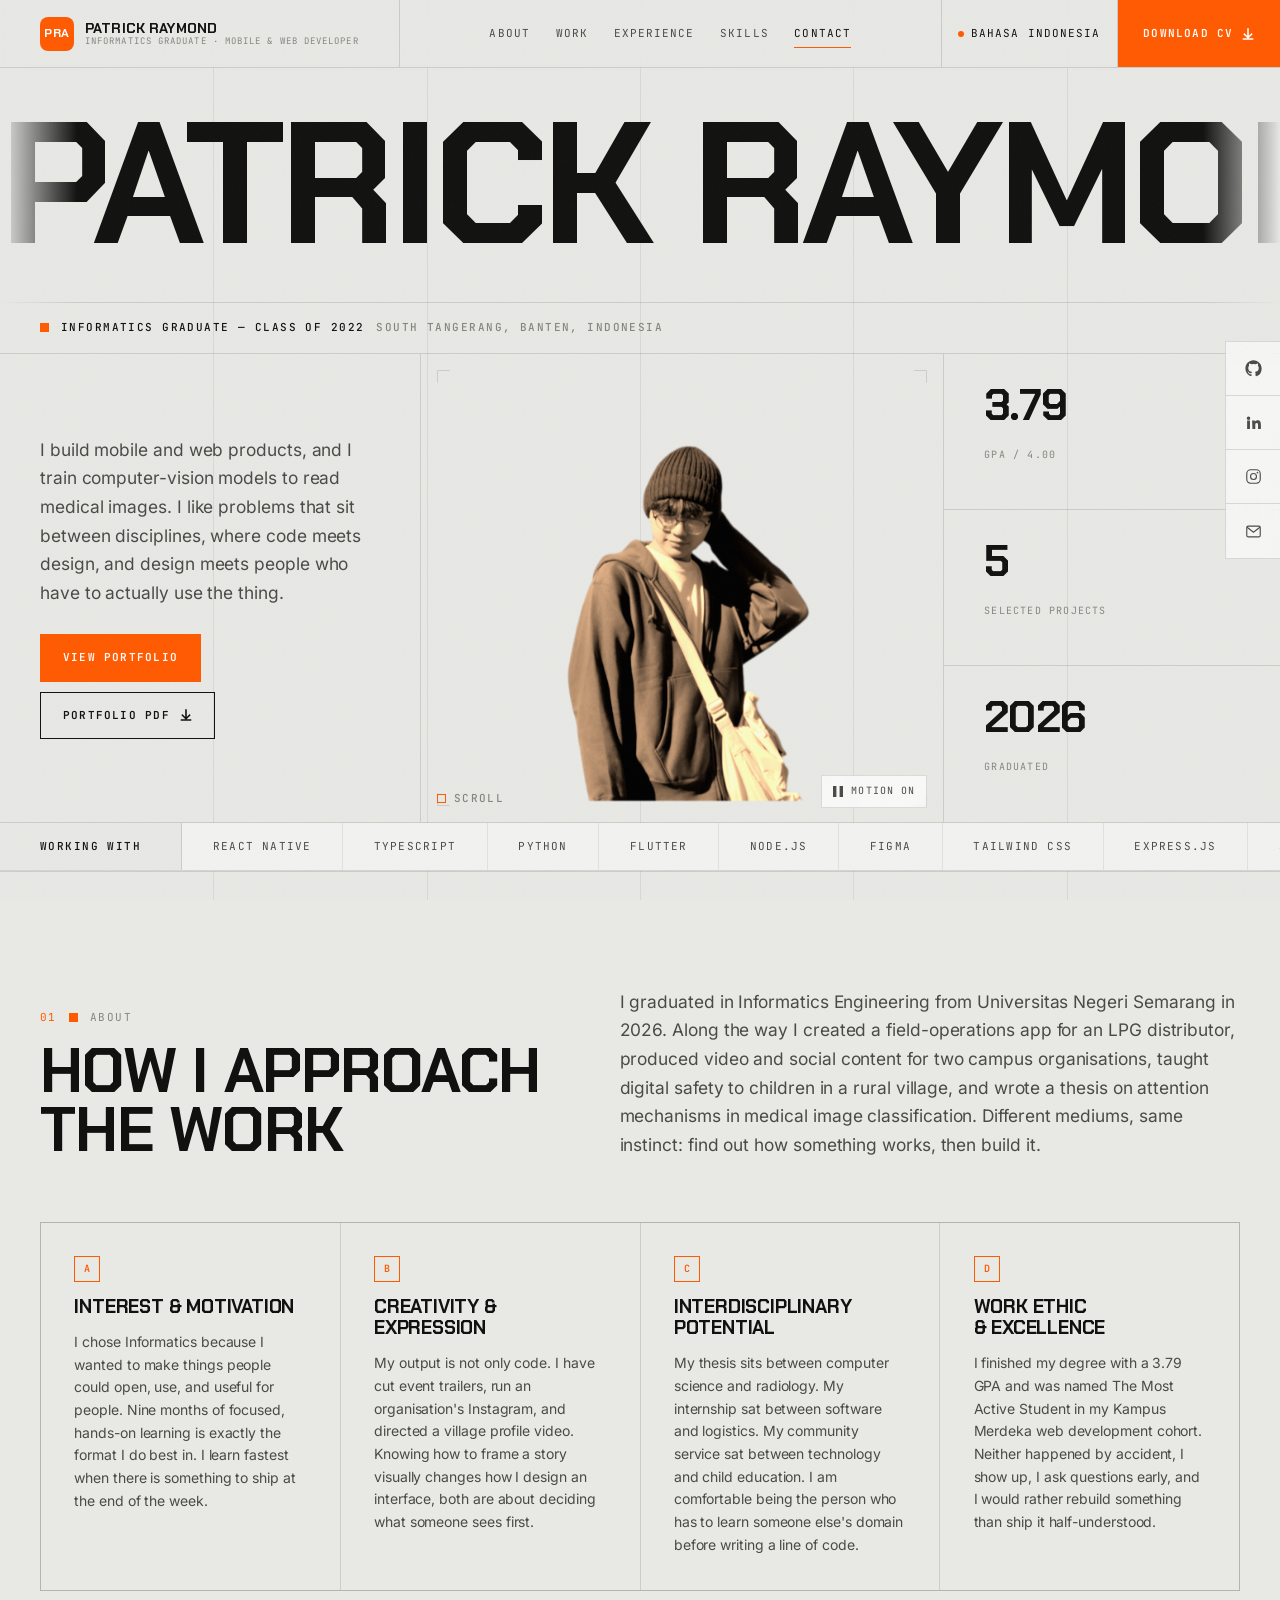
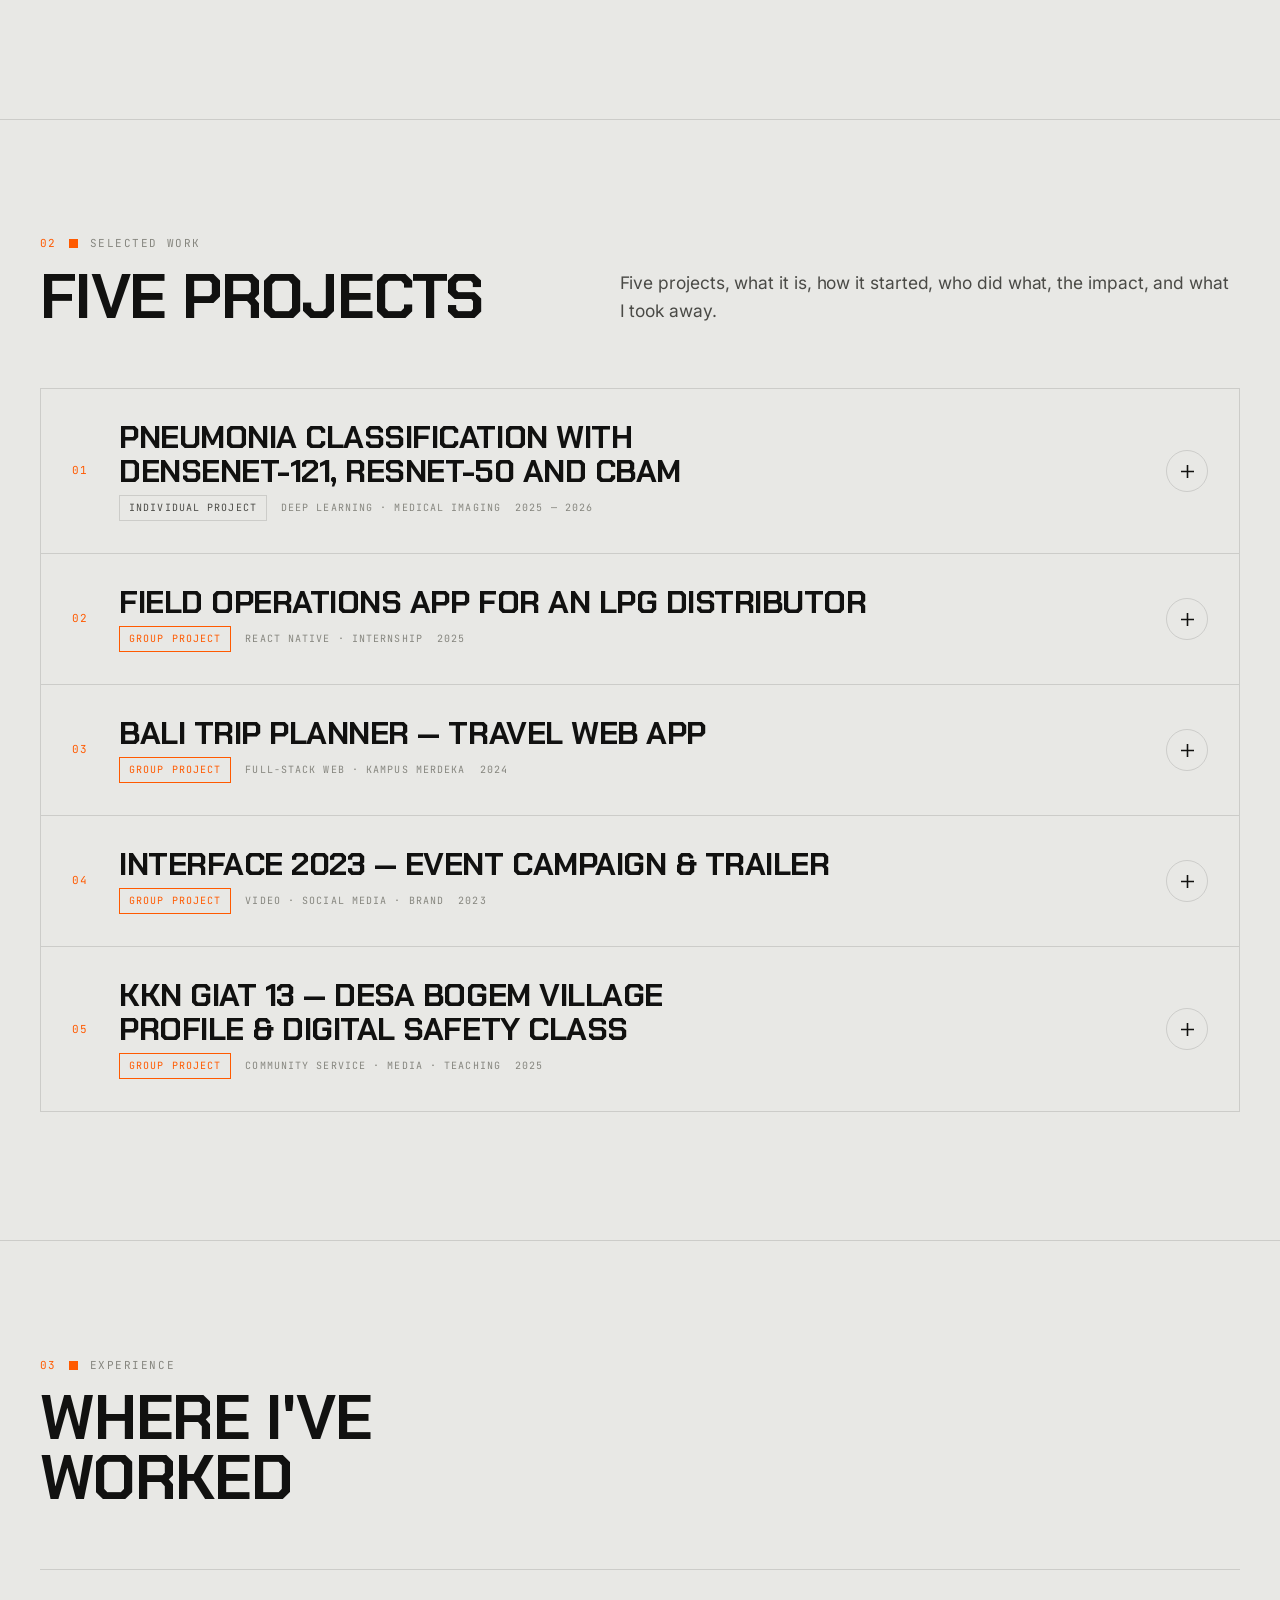
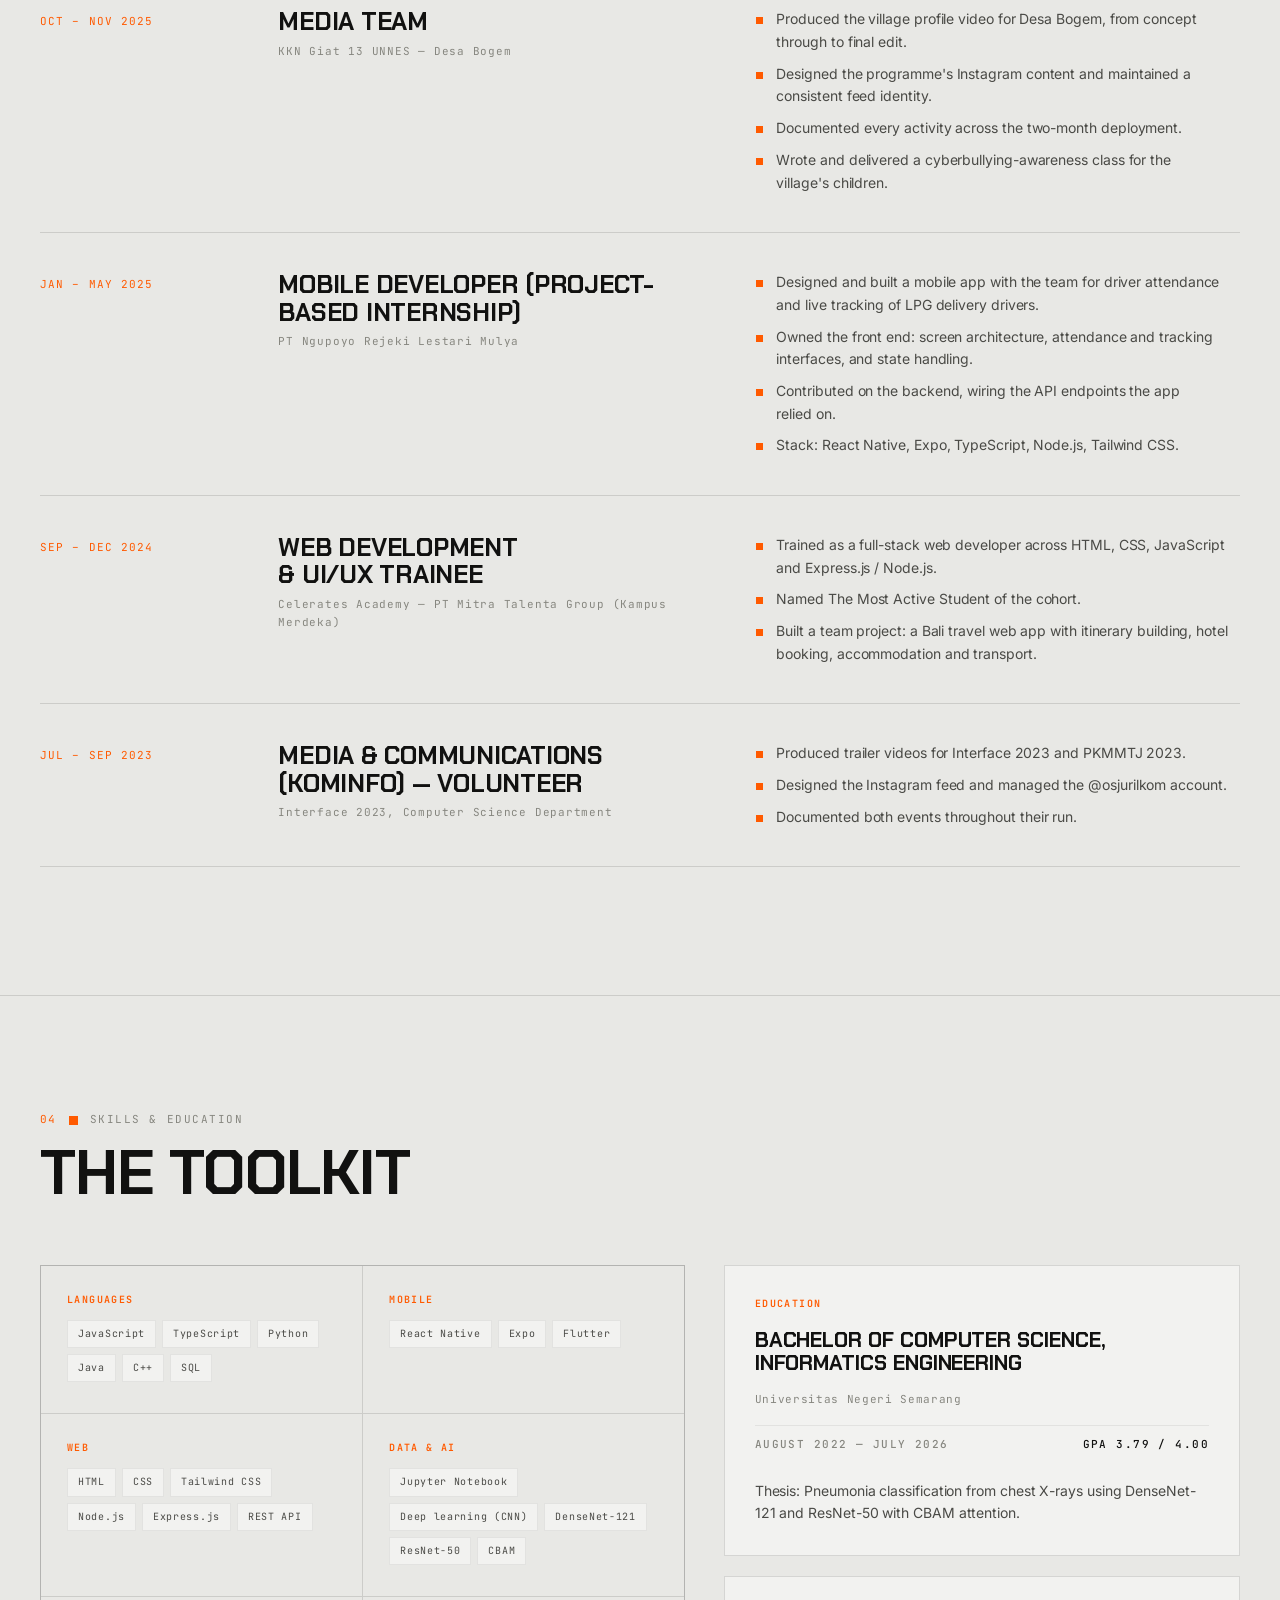
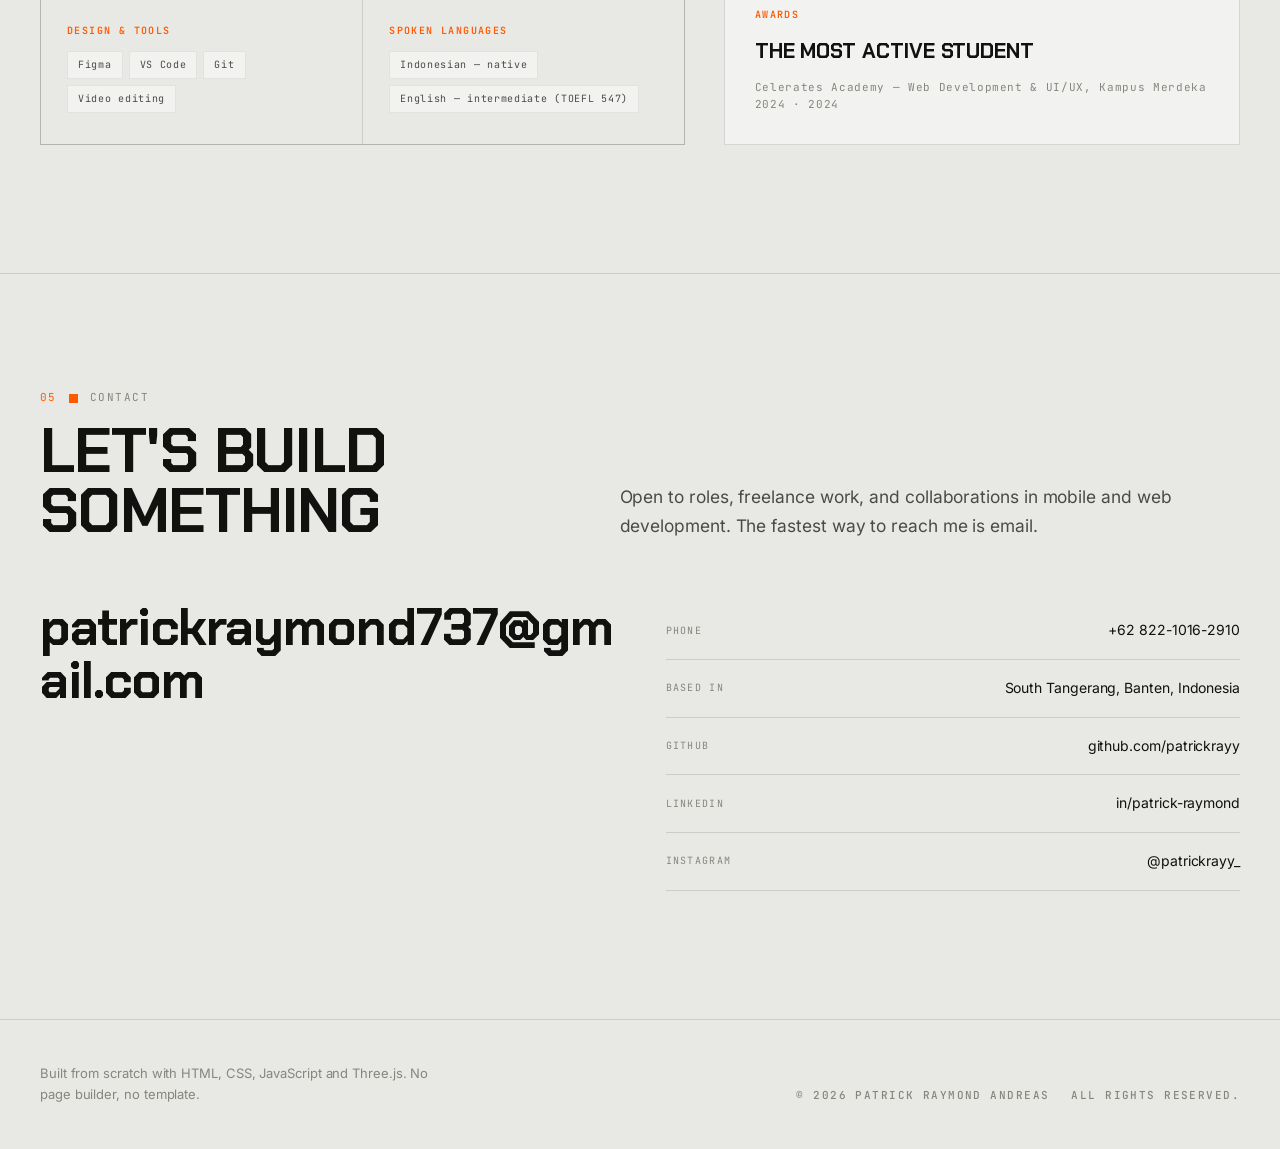
==== commit 27ac6bd4: "changes kinda huge" ====
--- a/index.html
+++ b/index.html
@@ -33,15 +33,6 @@
 <link rel="preload" href="assets/fonts/jetbrains-mono-latin-500-normal.woff2" as="font" type="font/woff2" crossorigin>
 <link rel="stylesheet" href="css/fonts.css">
 <link rel="stylesheet" href="css/style.css">
-
-<script type="importmap">
-{
-  "imports": {
-    "three": "./vendor/three.module.min.js",
-    "three/addons/": "./vendor/jsm/"
-  }
-}
-</script>
 </head>
 <body>
 
@@ -148,7 +139,7 @@
       </div>
 
       <div class="hero__stage">
-        <canvas id="scene" aria-label="Interactive 3D object" role="img"></canvas>
+        <img id="scene" class="hero__portrait" src="assets/portrait.png" alt="Patrick Raymond Andreas">
         <div class="stage__frame" aria-hidden="true"><i></i><i></i><i></i><i></i></div>
         <div class="stage__hint">
           <span class="mk mk--hollow"></span>
@@ -269,6 +260,6 @@
 
 <script src="js/content.js"></script>
 <script src="js/main.js"></script>
-<script type="module" src="js/scene.js"></script>
+<script src="js/hero-photo.js"></script>
 </body>
 </html>
--- a/css/style.css
+++ b/css/style.css
@@ -487,7 +487,7 @@
 .btn--primary:hover { background: #e04e00; border-color: #e04e00; }
 .btn--ghost:hover { background: var(--ink); color: var(--bg); }
 
-/* 3D stage */
+/* hero portrait */
 .hero__stage {
   position: relative;
   min-height: clamp(320px, 52vh, 560px);
@@ -501,6 +501,12 @@
   inset: 0;
   width: 100%;
   height: 100%;
+  object-fit: contain;
+  object-position: center bottom;
+  padding: clamp(10px, 2vw, 28px);
+  filter: grayscale(1) sepia(.4) saturate(2.8) hue-rotate(-14deg) contrast(1.12) brightness(.98);
+  transform-origin: 50% 88%;
+  will-change: transform;
 }
 .stage__hint {
   position: absolute;
